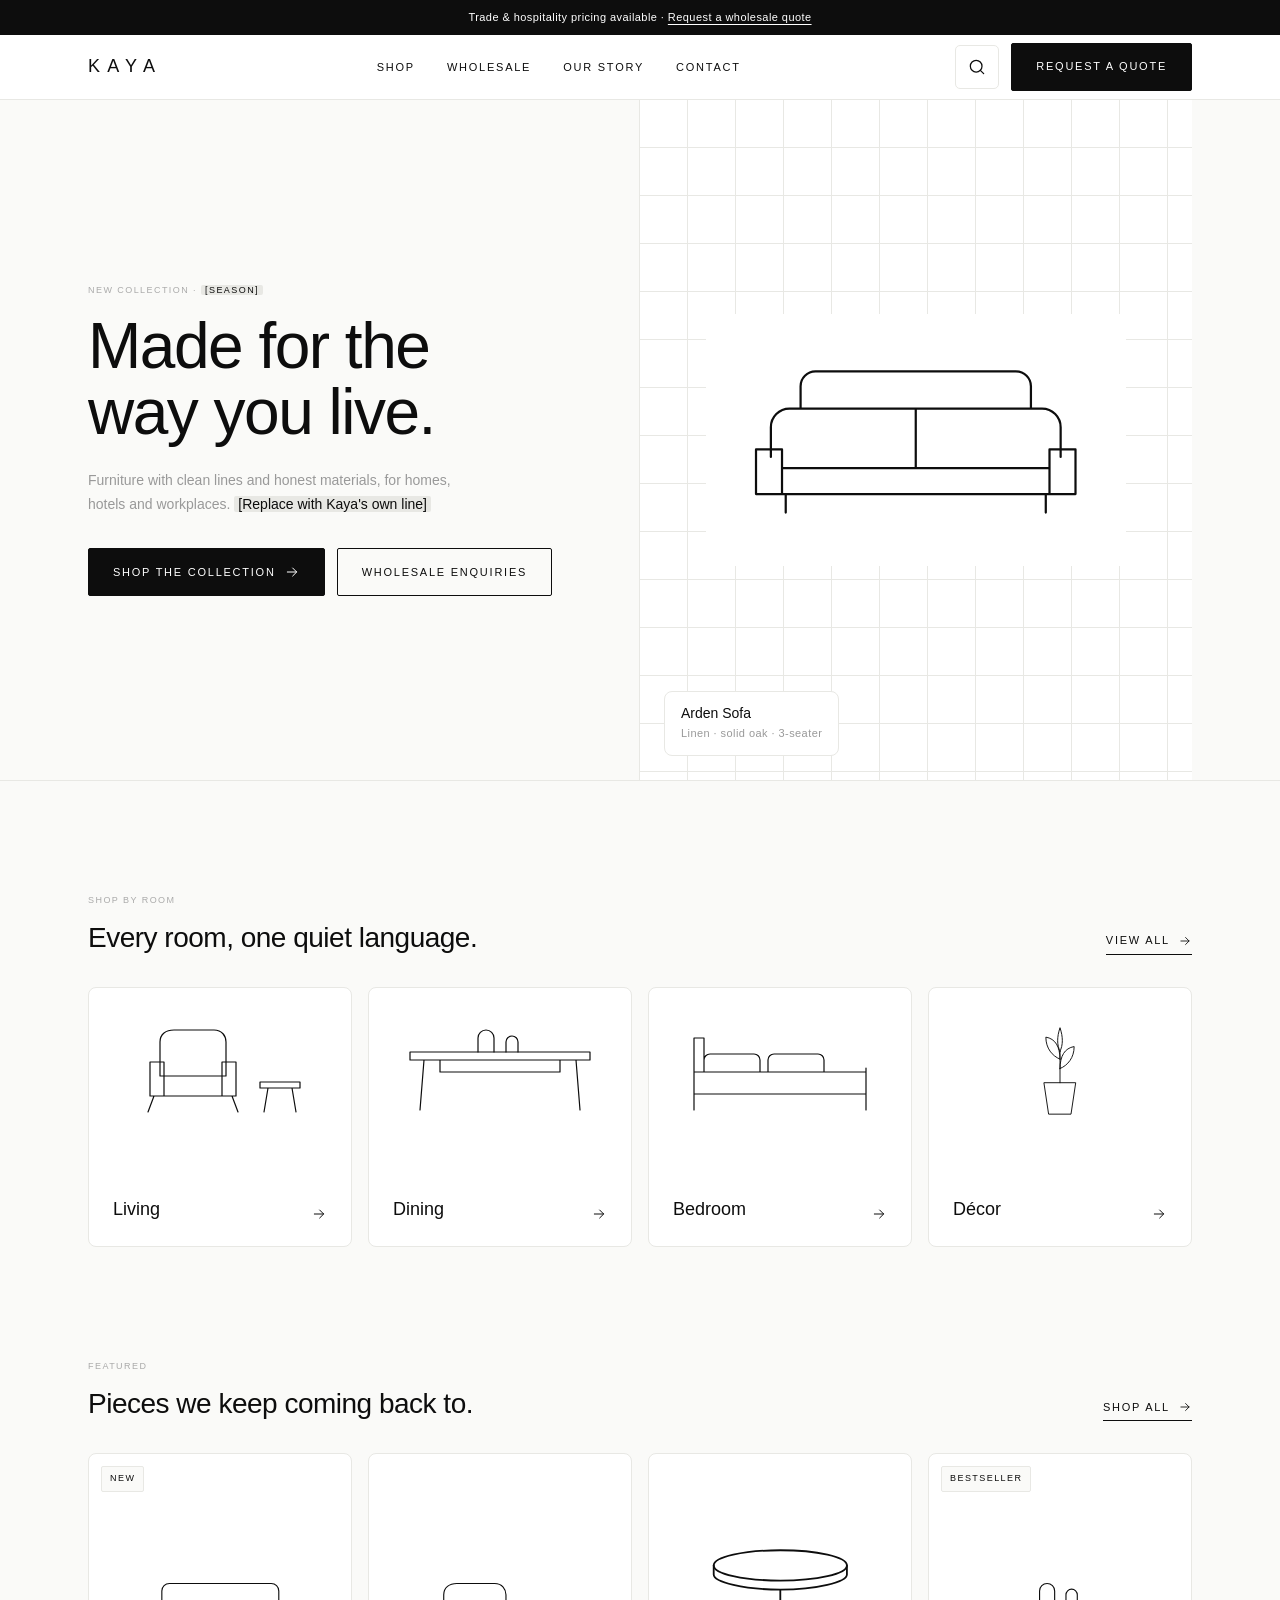
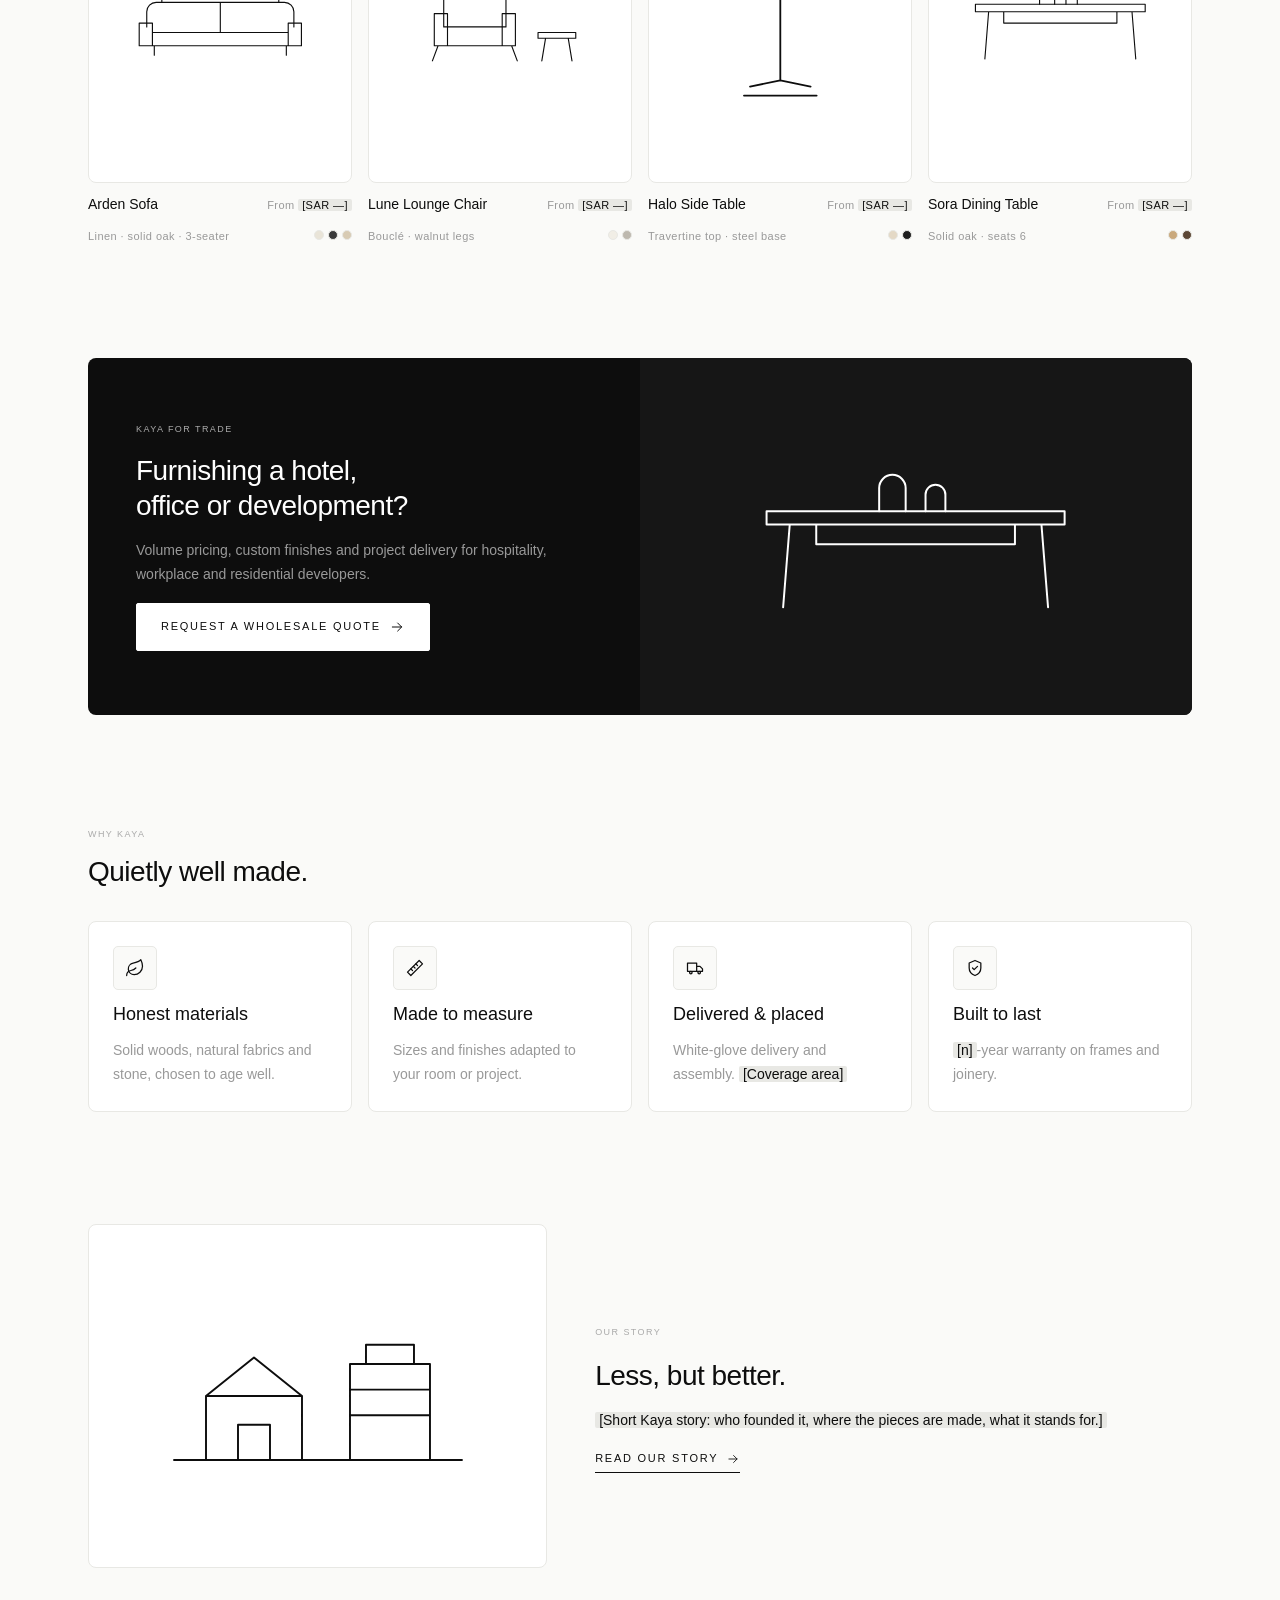
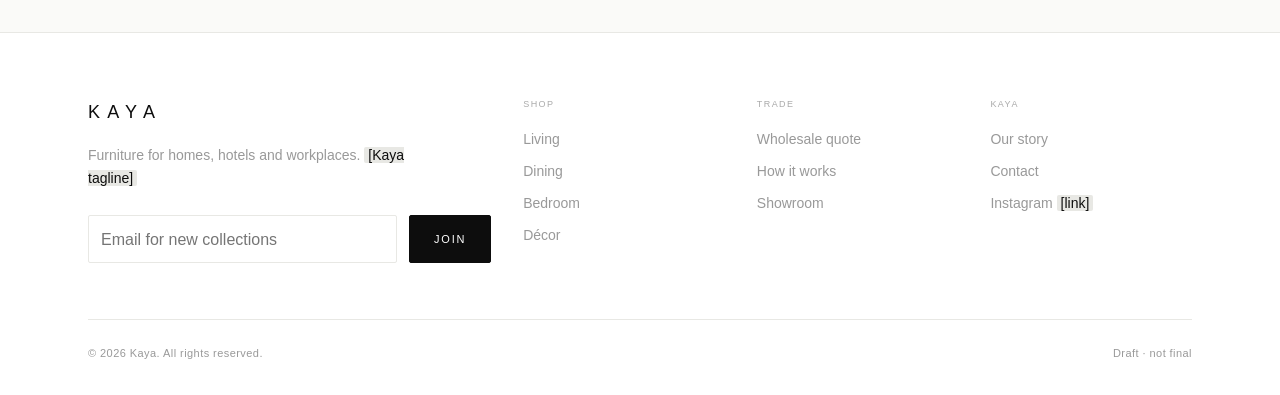
==== site/index.html @ 46399c83 "Add draft Kaya website: home, catalog, product, wholesale, about, contact Built on the Kaya tokens (" ====
<!DOCTYPE html>
<html lang="en">
<head>
<meta charset="UTF-8">
<meta name="viewport" content="width=device-width, initial-scale=1.0">
<title>Kaya — Furniture for homes, hotels & workplaces</title>
<meta name="description" content="Kaya furniture: living, dining, bedroom and décor, plus wholesale for trade.">
<link rel="stylesheet" href="assets/kaya.css">
</head>
<body>
<a class="skip" href="#main">Skip to content</a>
<svg width="0" height="0" style="position:absolute" aria-hidden="true">
  <symbol id="i-arrow" viewBox="0 0 24 24"><path d="M5 12h14M13 6l6 6-6 6"/></symbol>
  <symbol id="i-menu" viewBox="0 0 24 24"><path d="M3 7h18M3 12h18M3 17h18"/></symbol>
  <symbol id="i-close" viewBox="0 0 24 24"><path d="M6 6l12 12M18 6 6 18"/></symbol>
  <symbol id="i-plus" viewBox="0 0 24 24"><path d="M12 5v14M5 12h14"/></symbol>
  <symbol id="i-search" viewBox="0 0 24 24"><circle cx="11" cy="11" r="7"/><path d="m20 20-4-4"/></symbol>
  <symbol id="i-filter" viewBox="0 0 24 24"><path d="M4 6h16M7 12h10M10 18h4"/></symbol>
  <symbol id="i-truck" viewBox="0 0 24 24"><path d="M3 6h11v10H3zM14 10h4l3 3v3h-7"/><circle cx="7" cy="17.5" r="1.5"/><circle cx="17" cy="17.5" r="1.5"/></symbol>
  <symbol id="i-shield" viewBox="0 0 24 24"><path d="M12 3 5 6v6c0 4.5 3 7.5 7 9 4-1.5 7-4.5 7-9V6z"/><path d="m9 12 2 2 4-4"/></symbol>
  <symbol id="i-ruler" viewBox="0 0 24 24"><path d="M3 17 17 3l4 4L7 21z"/><path d="m7 13 2 2M10 10l2 2M13 7l2 2"/></symbol>
  <symbol id="i-box" viewBox="0 0 24 24"><path d="M3 7l9-4 9 4v10l-9 4-9-4z"/><path d="M3 7l9 4 9-4M12 11v10"/></symbol>
  <symbol id="i-tag" viewBox="0 0 24 24"><path d="M3 12V3h9l9 9-9 9z"/><circle cx="7.5" cy="7.5" r="1.5"/></symbol>
  <symbol id="i-user" viewBox="0 0 24 24"><circle cx="12" cy="8" r="4"/><path d="M4 21c0-4 4-6 8-6s8 2 8 6"/></symbol>
  <symbol id="i-leaf" viewBox="0 0 24 24"><path d="M11 20A7 7 0 0 1 9.8 6.1C15.5 5 17 4.5 19 2c1 2 2 4.2 2 8 0 5.5-4.8 10-10 10Z"/><path d="M2 21c0-3 1.9-5.4 5.1-6C9.5 14.5 12 13 13 12"/></symbol>
  <symbol id="i-hand" viewBox="0 0 24 24"><path d="M8 13V5a1.5 1.5 0 0 1 3 0v6M11 11V4a1.5 1.5 0 0 1 3 0v7M14 11V5.5a1.5 1.5 0 0 1 3 0V14c0 4-2.5 7-6.5 7S5 18.5 4 16l-1.5-3.5a1.5 1.5 0 0 1 2.6-1.4L8 14"/></symbol>
  <symbol id="i-pin" viewBox="0 0 24 24"><path d="M12 22s7-6.5 7-12a7 7 0 0 0-14 0c0 5.5 7 12 7 12z"/><circle cx="12" cy="10" r="2.5"/></symbol>
  <symbol id="i-phone" viewBox="0 0 24 24"><path d="M5 3h4l2 5-2.5 1.5a11 11 0 0 0 6 6L16 13l5 2v4a2 2 0 0 1-2 2A16 16 0 0 1 3 5a2 2 0 0 1 2-2z"/></symbol>
  <symbol id="i-mail" viewBox="0 0 24 24"><path d="M3 5h18v14H3z"/><path d="m3 6 9 7 9-7"/></symbol>
  <symbol id="i-clock" viewBox="0 0 24 24"><circle cx="12" cy="12" r="9"/><path d="M12 7v5l3 2"/></symbol>
  <symbol id="i-check" viewBox="0 0 24 24"><path d="M20 6 9 17l-5-5"/></symbol>
  <!-- Placeholder furniture line drawings (stand-ins for photography) -->
  <symbol id="sofa" viewBox="0 0 200 110"><path d="M22 64V48a10 10 0 0 1 10-10h136a10 10 0 0 1 10 10v16M38 38V26a8 8 0 0 1 8-8h108a8 8 0 0 1 8 8v12M14 60h14v24H14zM172 60h14v24h-14zM28 70h144v14H28zM100 38v32M30 84v10M170 84v10"/></symbol>
  <symbol id="chair" viewBox="0 0 120 130"><path d="M36 14h48v52H36zM28 66h64v10H28zM34 76l-6 44M86 76l6 44M40 98h40M36 40h48"/></symbol>
  <symbol id="table" viewBox="0 0 200 110"><path d="M10 40h180v8H10zM24 48l-4 50M176 48l4 50M40 48v12h120V48"/><path d="M78 40V26a8 8 0 0 1 16 0v14M106 40V30a6 6 0 0 1 12 0v10"/></symbol>
  <symbol id="lamp" viewBox="0 0 120 140"><path d="M38 20h44l14 38H24zM60 58v62M40 124h40M60 120v4"/></symbol>
  <symbol id="bed" viewBox="0 0 200 110"><path d="M14 90V26M186 90V56M14 60h172v22H14zM24 60V48a6 6 0 0 1 6-6h44a6 6 0 0 1 6 6v12M88 60V48a6 6 0 0 1 6-6h44a6 6 0 0 1 6 6v12M14 26h10v34M14 90v8M186 90v8"/></symbol>
  <symbol id="side" viewBox="0 0 120 130"><ellipse cx="60" cy="30" rx="44" ry="10"/><path d="M16 30v6c0 5 20 10 44 10s44-5 44-10v-6M60 46v60M36 116h48M40 110l20-4 20 4"/></symbol>
  <symbol id="lounge" viewBox="0 0 200 110"><path d="M40 30c0-8 6-12 14-12h40c8 0 12 6 12 12v34H40zM30 50h14v34H30zM102 50h14v34h-14zM44 64h58v20H44zM34 84l-6 16M112 84l6 16M140 70h40v6h-40zM148 76l-4 24M172 76l4 24"/></symbol>
  <symbol id="plant" viewBox="0 0 120 140"><path d="M40 90h40l-6 40H46zM60 90V50M60 60c-10-4-18-14-18-28 12 2 18 12 18 28zM60 72c10-4 18-14 18-28-12 2-18 12-18 28zM60 50c-4-8-4-18 0-30 4 12 4 22 0 30z"/></symbol>
  <symbol id="workshop" viewBox="0 0 200 120"><path d="M10 100h180M30 100V60h60v40M30 60l30-24 30 24M120 100V40h50v60M120 56h50M120 72h50M130 40V28h30v12M50 100V78h20v22"/></symbol>
</svg>
<div class="announce">Trade &amp; hospitality pricing available · <a href="wholesale.html">Request a wholesale quote</a></div>
<header class="nav">
  <div class="container nav-inner">
    <!-- LOGO SLOT: replace with <img src="assets/kaya-logo.svg" alt="Kaya" height="20"> -->
    <a href="index.html" class="logo" aria-label="Kaya — home">KAYA</a>
    <nav aria-label="Main"><ul class="nav-links"><li><a href="catalog.html">Shop</a></li><li><a href="wholesale.html">Wholesale</a></li><li><a href="about.html">Our story</a></li><li><a href="contact.html">Contact</a></li></ul></nav>
    <div class="nav-end">
      <a href="catalog.html" class="icon-btn" aria-label="Browse all pieces"><svg class="icon" aria-hidden="true"><use href="#i-search"/></svg></a>
      <a href="wholesale.html" class="btn btn-primary">Request a quote</a>
      <button class="icon-btn menu-btn" id="menuBtn" type="button" aria-expanded="false" aria-controls="mobileMenu" aria-label="Open menu"><svg class="icon" aria-hidden="true"><use href="#i-menu"/></svg></button>
    </div>
  </div>
  <nav class="mobile-menu" id="mobileMenu" aria-label="Mobile" hidden><a href="catalog.html">Shop</a><a href="wholesale.html">Wholesale</a><a href="about.html">Our story</a><a href="contact.html">Contact</a><a href="wholesale.html">Request a quote</a></nav>
</header>
<main id="main">

<section class="hero">
  <div class="container hero-grid">
    <div class="hero-copy">
      <span class="t-label">New collection · <span class="ph">[Season]</span></span>
      <h1 class="t-display balance">Made for the way you live.</h1>
      <p class="t-body">Furniture with clean lines and honest materials, for homes, hotels and workplaces. <span class="ph">[Replace with Kaya's own line]</span></p>
      <div class="hero-actions">
        <a href="catalog.html" class="btn btn-primary">Shop the collection <svg class="icon icon-sm" aria-hidden="true"><use href="#i-arrow"/></svg></a>
        <a href="wholesale.html" class="btn btn-ghost">Wholesale enquiries</a>
      </div>
    </div>
    <div class="hero-visual" aria-hidden="true">
      <svg class="art" viewBox="0 0 200 110"><use href="#sofa"/></svg>
      <div class="hero-tag card"><p class="t-h3">Arden Sofa</p><p class="t-small">Linen · solid oak · 3-seater</p></div>
    </div>
  </div>
</section>

<section class="section">
  <div class="container">
    <div class="section-head reveal">
      <div><span class="t-label">Shop by room</span><h2>Every room, one quiet language.</h2></div>
      <a href="catalog.html" class="link">View all <svg class="icon" aria-hidden="true"><use href="#i-arrow"/></svg></a>
    </div>
    <ul class="cats reveal">
      <li><a class="cat card" href="catalog.html?cat=living"><svg class="art" viewBox="0 0 200 110" aria-hidden="true"><use href="#lounge"/></svg><div class="cat-foot"><h3 class="t-h3">Living</h3><svg class="icon icon-sm ink" aria-hidden="true"><use href="#i-arrow"/></svg></div></a></li>
      <li><a class="cat card" href="catalog.html?cat=dining"><svg class="art" viewBox="0 0 200 110" aria-hidden="true"><use href="#table"/></svg><div class="cat-foot"><h3 class="t-h3">Dining</h3><svg class="icon icon-sm ink" aria-hidden="true"><use href="#i-arrow"/></svg></div></a></li>
      <li><a class="cat card" href="catalog.html?cat=bedroom"><svg class="art" viewBox="0 0 200 110" aria-hidden="true"><use href="#bed"/></svg><div class="cat-foot"><h3 class="t-h3">Bedroom</h3><svg class="icon icon-sm ink" aria-hidden="true"><use href="#i-arrow"/></svg></div></a></li>
      <li><a class="cat card" href="catalog.html?cat=decor"><svg class="art" viewBox="0 0 120 140" aria-hidden="true"><use href="#plant"/></svg><div class="cat-foot"><h3 class="t-h3">Décor</h3><svg class="icon icon-sm ink" aria-hidden="true"><use href="#i-arrow"/></svg></div></a></li>
    </ul>
  </div>
</section>

<section class="section" style="padding-top:0">
  <div class="container">
    <div class="section-head reveal">
      <div><span class="t-label">Featured</span><h2>Pieces we keep coming back to.</h2></div>
      <a href="catalog.html" class="link">Shop all <svg class="icon" aria-hidden="true"><use href="#i-arrow"/></svg></a>
    </div>
    <ul class="grid-products" id="featured"></ul>
  </div>
</section>

<section class="container reveal">
  <div class="split split-dark">
    <div class="split-copy">
      <span class="t-label">Kaya for trade</span>
      <h2 class="balance">Furnishing a hotel, office or development?</h2>
      <p class="t-body">Volume pricing, custom finishes and project delivery for hospitality, workplace and residential developers.</p>
      <div><a href="wholesale.html" class="btn btn-light">Request a wholesale quote <svg class="icon icon-sm" aria-hidden="true"><use href="#i-arrow"/></svg></a></div>
    </div>
    <div class="split-art" aria-hidden="true"><svg class="art" viewBox="0 0 200 110"><use href="#table"/></svg></div>
  </div>
</section>

<section class="section">
  <div class="container">
    <div class="section-head reveal"><div><span class="t-label">Why Kaya</span><h2>Quietly well made.</h2></div></div>
    <ul class="features reveal">
      <li class="feature card"><span class="icon-box"><svg class="icon" aria-hidden="true"><use href="#i-leaf"/></svg></span><h3 class="t-h3">Honest materials</h3><p class="t-body">Solid woods, natural fabrics and stone, chosen to age well.</p></li>
      <li class="feature card"><span class="icon-box"><svg class="icon" aria-hidden="true"><use href="#i-ruler"/></svg></span><h3 class="t-h3">Made to measure</h3><p class="t-body">Sizes and finishes adapted to your room or project.</p></li>
      <li class="feature card"><span class="icon-box"><svg class="icon" aria-hidden="true"><use href="#i-truck"/></svg></span><h3 class="t-h3">Delivered &amp; placed</h3><p class="t-body">White-glove delivery and assembly. <span class="ph">[Coverage area]</span></p></li>
      <li class="feature card"><span class="icon-box"><svg class="icon" aria-hidden="true"><use href="#i-shield"/></svg></span><h3 class="t-h3">Built to last</h3><p class="t-body"><span class="ph">[n]</span>-year warranty on frames and joinery.</p></li>
    </ul>
  </div>
</section>

<section class="container reveal">
  <div class="two-col" style="align-items:center">
    <div class="card" style="aspect-ratio:4/3;display:grid;place-items:center"><svg class="art" viewBox="0 0 200 120" style="width:70%" aria-hidden="true"><use href="#workshop"/></svg></div>
    <div class="stack">
      <span class="t-label">Our story</span>
      <h2 class="balance">Less, but better.</h2>
      <p class="t-body"><span class="ph">[Short Kaya story: who founded it, where the pieces are made, what it stands for.]</span></p>
      <a href="about.html" class="link">Read our story <svg class="icon" aria-hidden="true"><use href="#i-arrow"/></svg></a>
    </div>
  </div>
</section>

</main>
<footer>
  <div class="container">
    <div class="foot-grid">
      <div>
        <a href="index.html" class="logo">KAYA</a>
        <p class="t-body" style="margin-top:var(--s4);max-width:320px">Furniture for homes, hotels and workplaces. <span class="ph">[Kaya tagline]</span></p>
        <form class="newsletter" id="newsletter" novalidate>
          <label for="nl-email" class="t-label" style="position:absolute;left:-9999px">Email</label>
          <input id="nl-email" type="email" autocomplete="email" placeholder="Email for new collections">
          <button class="btn btn-primary" type="submit">Join</button>
        </form>
        <p class="t-small" id="nlStatus" role="status" aria-live="polite" style="margin-top:var(--s2)"></p>
      </div>
      <div><span class="t-label">Shop</span><ul class="t-body"><li><a href="catalog.html?cat=living">Living</a></li><li><a href="catalog.html?cat=dining">Dining</a></li><li><a href="catalog.html?cat=bedroom">Bedroom</a></li><li><a href="catalog.html?cat=decor">Décor</a></li></ul></div>
      <div><span class="t-label">Trade</span><ul class="t-body"><li><a href="wholesale.html">Wholesale quote</a></li><li><a href="wholesale.html#how">How it works</a></li><li><a href="contact.html">Showroom</a></li></ul></div>
      <div><span class="t-label">Kaya</span><ul class="t-body"><li><a href="about.html">Our story</a></li><li><a href="contact.html">Contact</a></li><li><a href="#">Instagram <span class="ph">[link]</span></a></li></ul></div>
    </div>
    <div class="foot-bottom t-small"><span>© <span class="js-year"></span> Kaya. All rights reserved.</span><span>Draft · not final</span></div>
  </div>
</footer>
<script src="assets/kaya.js"></script>
</body>
</html>
---- site/assets/kaya.css ----
/* Kaya design system — draft */
:root{
  /* Colour */
  --color-ink:#0D0D0D;        /* primary, headings, CTA buttons, nav */
  --color-off-white:#FAFAF8;  /* page background */
  --color-white:#FFFFFF;      /* cards, nav bar, inputs */
  --color-stone:#E8E8E4;      /* borders, dividers, grid lines */
  --color-ash:#999999;        /* body copy, metadata, secondary text */
  --color-label:#AAAAAA;      /* labels */
  --color-error:#B3261E;

  /* Type */
  --font:"Helvetica Neue",Helvetica,Arial,sans-serif;

  /* Spacing: 4 / 8 / 12 / 16 / 24 / 32 / 48 / 64 */
  --s1:4px;--s2:8px;--s3:12px;--s4:16px;--s5:24px;--s6:32px;--s7:48px;--s8:64px;

  /* Radius */
  --r-card:8px;--r-btn:2px;--r-icon:5px;--r-input:2px;

  --max:1200px;
  --gutter:var(--s4);
}
@media (min-width:768px){:root{--gutter:var(--s6)}}
@media (min-width:1200px){:root{--gutter:var(--s7)}}

*,*::before,*::after{box-sizing:border-box}
*{margin:0;padding:0}
html{-webkit-text-size-adjust:100%}
body{background:var(--color-off-white);color:var(--color-ash);font-family:var(--font);font-size:14px;font-weight:400;line-height:1.7;-webkit-font-smoothing:antialiased}
a{color:inherit;text-decoration:none}
button,input,select,textarea{font:inherit;color:inherit}
ul,ol{list-style:none}
img,svg{display:block}
:focus-visible{outline:2px solid var(--color-ink);outline-offset:3px}
.skip{position:absolute;left:-9999px;top:var(--s2);z-index:100;background:var(--color-ink);color:var(--color-white);padding:var(--s2) var(--s3)}
.skip:focus{left:var(--s2)}
.container{max-width:var(--max);margin:0 auto;padding:0 var(--gutter)}

/* ---------- Type scale ---------- */
.t-display{font-size:clamp(40px,9vw,64px);font-weight:200;letter-spacing:-1.5px;line-height:1.02;color:var(--color-ink)}
h1,.t-h1{font-size:clamp(36px,7vw,48px);font-weight:200;letter-spacing:-1px;line-height:1.1;color:var(--color-ink)}
h2,.t-h2{font-size:28px;font-weight:200;letter-spacing:-.5px;line-height:1.25;color:var(--color-ink)}
h3,.t-h3{font-size:18px;font-weight:400;letter-spacing:0;line-height:1.4;color:var(--color-ink)}
.t-body{font-size:14px;line-height:1.7;color:var(--color-ash)}
.t-small{font-size:11px;letter-spacing:.04em;color:var(--color-ash)}
.t-label{font-size:9px;font-weight:500;letter-spacing:.16em;text-transform:uppercase;color:var(--color-label)}
.ink{color:var(--color-ink)}
.ph{background:var(--color-stone);color:var(--color-ink);padding:0 var(--s1);border-radius:2px}
.stack>*+*{margin-top:var(--s4)}
.balance{text-wrap:balance}

/* ---------- Art (placeholder line drawings) ---------- */
.art{fill:none;stroke:var(--color-ink);stroke-width:1.2;stroke-linecap:round;stroke-linejoin:round}
.icon{width:20px;height:20px;fill:none;stroke:currentColor;stroke-width:1.5;stroke-linecap:round;stroke-linejoin:round;flex-shrink:0}
.icon-sm{width:16px;height:16px}

/* ---------- Buttons ---------- */
.btn{display:inline-flex;align-items:center;justify-content:center;gap:var(--s2);min-height:48px;padding:0 var(--s5);border:1px solid var(--color-ink);border-radius:var(--r-btn);font-size:11px;font-weight:500;letter-spacing:.16em;text-transform:uppercase;cursor:pointer;transition:background .2s,color .2s,border-color .2s;white-space:nowrap}
.btn-primary{background:var(--color-ink);color:var(--color-white)}
.btn-primary:hover{background:#2B2B2B;border-color:#2B2B2B}
.btn-ghost{background:transparent;color:var(--color-ink)}
.btn-ghost:hover{background:var(--color-ink);color:var(--color-white)}
.btn-light{background:var(--color-white);color:var(--color-ink);border-color:var(--color-white)}
.btn-light:hover{background:var(--color-stone);border-color:var(--color-stone)}
.btn-block{width:100%}
.link{display:inline-flex;align-items:center;gap:var(--s2);font-size:11px;font-weight:500;letter-spacing:.16em;text-transform:uppercase;color:var(--color-ink);border-bottom:1px solid var(--color-ink);padding-bottom:var(--s1)}
.link .icon{width:14px;height:14px;transition:transform .2s}
.link:hover .icon{transform:translateX(var(--s1))}

/* ---------- Announcement + Nav ---------- */
.announce{background:var(--color-ink);color:var(--color-white);text-align:center;padding:var(--s2) var(--gutter);font-size:11px;letter-spacing:.04em}
.announce a{text-decoration:underline;text-underline-offset:3px}
.nav{position:sticky;top:0;z-index:50;background:var(--color-white);border-bottom:1px solid var(--color-stone)}
.nav-inner{display:flex;align-items:center;justify-content:space-between;gap:var(--s5);height:64px}
.logo{font-size:18px;font-weight:500;letter-spacing:.4em;color:var(--color-ink)}
.nav-links{display:flex;gap:var(--s6)}
.nav-links a{font-size:11px;font-weight:500;letter-spacing:.16em;text-transform:uppercase;color:var(--color-ink);padding:var(--s2) 0;border-bottom:1px solid transparent;transition:border-color .2s}
.nav-links a:hover,.nav-links a[aria-current=page]{border-color:var(--color-ink)}
.nav-end{display:flex;align-items:center;gap:var(--s3)}
.icon-btn{width:44px;height:44px;display:inline-grid;place-items:center;border:1px solid var(--color-stone);border-radius:var(--r-icon);background:var(--color-white);color:var(--color-ink);cursor:pointer;transition:border-color .2s}
.icon-btn:hover{border-color:var(--color-ink)}
.menu-btn{display:none}
.mobile-menu{background:var(--color-white);border-top:1px solid var(--color-stone)}
.mobile-menu a{display:block;padding:var(--s4) var(--gutter);border-bottom:1px solid var(--color-stone);color:var(--color-ink);font-size:18px;font-weight:200}
@media (max-width:900px){.nav-links,.nav-end .btn{display:none}.menu-btn{display:inline-grid}}

/* ---------- Page header / breadcrumb ---------- */
.crumbs{display:flex;flex-wrap:wrap;gap:var(--s2);padding:var(--s5) 0 0;font-size:11px;letter-spacing:.04em}
.crumbs a:hover{color:var(--color-ink)}
.crumbs li+li::before{content:'/';margin-right:var(--s2);color:var(--color-stone)}
.page-head{padding:var(--s7) 0 var(--s6);border-bottom:1px solid var(--color-stone)}
.page-head p.t-body{max-width:560px;margin-top:var(--s4)}

/* ---------- Sections ---------- */
.section{padding:var(--s8) 0}
@media (min-width:768px){.section{padding:calc(var(--s8) + var(--s7)) 0}}
.section-head{display:flex;justify-content:space-between;align-items:end;gap:var(--s5);flex-wrap:wrap;margin-bottom:var(--s6)}
.section-head .t-label{display:block;margin-bottom:var(--s3)}
.divider{border:0;border-top:1px solid var(--color-stone)}

/* ---------- Cards ---------- */
.card{background:var(--color-white);border:1px solid var(--color-stone);border-radius:var(--r-card)}
.icon-box{width:44px;height:44px;display:grid;place-items:center;border:1px solid var(--color-stone);border-radius:var(--r-icon);color:var(--color-ink);background:var(--color-off-white)}

/* ---------- Hero ---------- */
.hero{border-bottom:1px solid var(--color-stone)}
.hero-grid{display:grid;grid-template-columns:1fr 1fr;min-height:min(80vh,680px)}
.hero-copy{display:flex;flex-direction:column;justify-content:center;padding:var(--s8) var(--s7) var(--s8) 0;border-right:1px solid var(--color-stone)}
.hero-copy .t-display{margin:var(--s4) 0 var(--s5)}
.hero-copy .t-body{max-width:400px}
.hero-actions{display:flex;flex-wrap:wrap;gap:var(--s3);margin-top:var(--s6)}
.hero-visual{position:relative;display:grid;place-items:center;background-color:var(--color-white);background-image:linear-gradient(var(--color-stone) 1px,transparent 1px),linear-gradient(90deg,var(--color-stone) 1px,transparent 1px);background-size:48px 48px;background-position:-1px -1px;overflow:hidden}
.hero-visual svg.art{width:76%;max-width:460px;padding:var(--s5);background:var(--color-white)}
.hero-tag{position:absolute;left:var(--s5);bottom:var(--s5);padding:var(--s3) var(--s4)}
.hero-tag .t-h3{font-size:14px}
@media (max-width:900px){
  .hero-grid{grid-template-columns:1fr}
  .hero-copy{padding:var(--s7) 0;border-right:0}
  .hero-visual{min-height:320px;margin:0 calc(var(--gutter)*-1)}
}

/* ---------- Category tiles ---------- */
.cats{display:grid;grid-template-columns:repeat(4,1fr);gap:var(--s4)}
.cat{display:flex;flex-direction:column;gap:var(--s5);padding:var(--s5);min-height:260px;transition:border-color .2s}
.cat:hover{border-color:var(--color-ink)}
.cat svg.art{width:100%;height:110px}
.cat-foot{margin-top:auto;display:flex;justify-content:space-between;align-items:end}
@media (max-width:900px){.cats{grid-template-columns:1fr 1fr}}
@media (max-width:480px){.cats{grid-template-columns:1fr}.cat{min-height:200px}}

/* ---------- Product cards ---------- */
.grid-products{display:grid;grid-template-columns:repeat(4,1fr);gap:var(--s5) var(--s4)}
.grid-products.cols-3{grid-template-columns:repeat(3,1fr)}
@media (max-width:1024px){.grid-products,.grid-products.cols-3{grid-template-columns:repeat(2,1fr)}}
@media (max-width:480px){.grid-products,.grid-products.cols-3{grid-template-columns:1fr}.pcard-img{aspect-ratio:4/3}}
.pcard{display:flex;flex-direction:column;gap:var(--s3)}
.pcard-img{position:relative;aspect-ratio:4/5;display:grid;place-items:center;overflow:hidden;transition:border-color .2s}
.pcard:hover .pcard-img{border-color:var(--color-ink)}
.pcard-img svg.art{width:72%;height:60%;transition:transform .4s ease}
.pcard:hover .pcard-img svg.art{transform:scale(1.04)}
.pcard .badge{position:absolute;top:var(--s3);left:var(--s3)}
.badge{display:inline-block;padding:var(--s1) var(--s2);background:var(--color-off-white);border:1px solid var(--color-stone);border-radius:var(--r-btn);font-size:9px;font-weight:500;letter-spacing:.16em;text-transform:uppercase;color:var(--color-ink)}
.pcard-meta{display:flex;justify-content:space-between;gap:var(--s3);align-items:baseline}
.pcard-meta .t-h3{font-size:14px}
.swatches{display:flex;gap:var(--s1)}
.swatches i{width:10px;height:10px;border-radius:50%;border:1px solid var(--color-stone)}

/* ---------- Split feature ---------- */
.split{display:grid;grid-template-columns:1fr 1fr;border-radius:var(--r-card);overflow:hidden}
.split-dark{background:var(--color-ink);color:var(--color-ash)}
.split-dark h2,.split-dark .t-display{color:var(--color-white)}
.split-copy{padding:var(--s8) var(--s7);display:flex;flex-direction:column;justify-content:center;gap:var(--s4)}
.split-art{display:grid;place-items:center;background:#161616;min-height:320px}
.split-art svg.art{stroke:var(--color-white);width:60%}
@media (max-width:900px){.split{grid-template-columns:1fr}.split-copy{padding:var(--s7) var(--s5)}}

/* ---------- Feature list (values / benefits) ---------- */
.features{display:grid;grid-template-columns:repeat(4,1fr);gap:var(--s4)}
.features.cols-3{grid-template-columns:repeat(3,1fr)}
.feature{padding:var(--s5);display:flex;flex-direction:column;gap:var(--s3)}
@media (max-width:900px){.features,.features.cols-3{grid-template-columns:1fr 1fr}}
@media (max-width:480px){.features,.features.cols-3{grid-template-columns:1fr}}

/* ---------- Stats ---------- */
.stats{display:grid;grid-template-columns:repeat(4,1fr);border-top:1px solid var(--color-stone)}
.stat{padding:var(--s5) var(--s5) 0 0}
.stat+.stat{padding-left:var(--s5);border-left:1px solid var(--color-stone)}
.stat .t-display{font-size:48px}
@media (max-width:768px){.stats{grid-template-columns:1fr 1fr}.stat:nth-child(3){padding-left:0;border-left:0}.stat{padding-bottom:var(--s5)}}

/* ---------- Steps ---------- */
.steps{display:grid;grid-template-columns:repeat(4,1fr);border-top:1px solid var(--color-ink)}
.steps.cols-3{grid-template-columns:repeat(3,1fr)}
.step{padding:var(--s5) var(--s5) 0 0}
.step+.step{padding-left:var(--s5);border-left:1px solid var(--color-stone)}
.step .t-h3{margin:var(--s3) 0 var(--s2)}
@media (max-width:768px){.steps,.steps.cols-3{grid-template-columns:1fr}.step,.step+.step{padding:var(--s5) 0;border-left:0;border-bottom:1px solid var(--color-stone)}}

/* ---------- Catalog ---------- */
.catalog{display:grid;grid-template-columns:220px 1fr;gap:var(--s7);padding:var(--s6) 0 var(--s8)}
.toolbar{display:flex;justify-content:space-between;align-items:center;gap:var(--s4);margin-bottom:var(--s5);flex-wrap:wrap}
.filters fieldset{border:0;padding:var(--s5) 0;border-bottom:1px solid var(--color-stone)}
.filters fieldset:first-child{padding-top:0}
.filters legend{margin-bottom:var(--s3)}
.check{display:flex;align-items:center;gap:var(--s3);min-height:32px;cursor:pointer;color:var(--color-ink)}
.check input{width:16px;height:16px;accent-color:var(--color-ink);cursor:pointer}
.check .count{margin-left:auto}
.filters-toggle{display:none}
.empty{grid-column:1/-1;padding:var(--s8) var(--s5);text-align:center}
@media (max-width:900px){
  .catalog{grid-template-columns:1fr;gap:0}
  .filters-toggle{display:inline-flex}
  .filters{display:none;padding-bottom:var(--s5)}
  .filters.open{display:block}
}

/* ---------- Product detail ---------- */
.pdp{display:grid;grid-template-columns:1.2fr 1fr;gap:var(--s7);padding:var(--s6) 0 var(--s8)}
.gallery-main{aspect-ratio:1;display:grid;place-items:center}
.gallery-main svg.art{width:74%;height:64%}
.thumbs{display:grid;grid-template-columns:repeat(4,1fr);gap:var(--s3);margin-top:var(--s3)}
.thumb{aspect-ratio:1;display:grid;place-items:center;cursor:pointer;background:var(--color-white);border:1px solid var(--color-stone);border-radius:var(--r-card)}
.thumb[aria-pressed=true]{border-color:var(--color-ink)}
.thumb svg.art{width:64%;height:56%}
.pdp-info{position:sticky;top:96px;align-self:start;display:flex;flex-direction:column;gap:var(--s5)}
.price{font-size:18px;color:var(--color-ink)}
.opt-group{border:0}
.opt-group legend{margin-bottom:var(--s3)}
.finishes{display:flex;gap:var(--s2);flex-wrap:wrap}
.finish input{position:absolute;opacity:0;pointer-events:none}
.finish span{display:inline-flex;align-items:center;gap:var(--s2);min-height:40px;padding:0 var(--s3);border:1px solid var(--color-stone);border-radius:var(--r-btn);background:var(--color-white);color:var(--color-ink);font-size:11px;letter-spacing:.04em;cursor:pointer;transition:border-color .2s}
.finish span i{width:14px;height:14px;border-radius:50%;border:1px solid var(--color-stone)}
.finish input:checked+span{border-color:var(--color-ink)}
.finish input:focus-visible+span{outline:2px solid var(--color-ink);outline-offset:2px}
.qty{display:inline-flex;align-items:center;border:1px solid var(--color-stone);border-radius:var(--r-input);background:var(--color-white)}
.qty button{width:44px;height:44px;border:0;background:none;cursor:pointer;color:var(--color-ink);font-size:16px}
.qty input{width:56px;height:44px;border:0;text-align:center;color:var(--color-ink);-moz-appearance:textfield;appearance:textfield}
.qty input::-webkit-inner-spin-button,.qty input::-webkit-outer-spin-button{-webkit-appearance:none}
.buy-row{display:flex;gap:var(--s3);flex-wrap:wrap}
.buy-row .btn-primary{flex:1}
.assure{display:grid;gap:var(--s3);padding-top:var(--s5);border-top:1px solid var(--color-stone)}
.assure li{display:flex;gap:var(--s3);align-items:center;color:var(--color-ink);font-size:11px;letter-spacing:.04em}
@media (max-width:900px){.pdp{grid-template-columns:1fr;gap:var(--s6)}.pdp-info{position:static}}

/* Accordion (details/summary) */
.acc{border-top:1px solid var(--color-stone)}
.acc details{border-bottom:1px solid var(--color-stone)}
.acc summary{display:flex;justify-content:space-between;align-items:center;min-height:56px;cursor:pointer;list-style:none;color:var(--color-ink);font-size:14px}
.acc summary::-webkit-details-marker{display:none}
.acc summary .icon{transition:transform .2s}
.acc details[open] summary .icon{transform:rotate(45deg)}
.acc .acc-body{padding-bottom:var(--s5)}
.spec{width:100%;border-collapse:collapse;font-size:14px}
.spec th,.spec td{text-align:left;padding:var(--s2) 0;border-bottom:1px solid var(--color-stone);font-weight:400}
.spec th{color:var(--color-ash);width:45%}
.spec td{color:var(--color-ink);font-variant-numeric:tabular-nums}

/* ---------- Forms ---------- */
.form{display:grid;gap:var(--s5);padding:var(--s6)}
@media (max-width:480px){.form{padding:var(--s5)}}
.form fieldset{border:0;display:grid;gap:var(--s4)}
.form fieldset+fieldset{padding-top:var(--s5);border-top:1px solid var(--color-stone)}
.form legend{margin-bottom:var(--s4)}
.field{display:grid;gap:var(--s2)}
.field label{font-size:11px;letter-spacing:.04em;color:var(--color-ink)}
.field label .req{color:var(--color-ash)}
.field input,.field select,.field textarea{width:100%;min-height:44px;padding:var(--s3);background:var(--color-white);border:1px solid var(--color-stone);border-radius:var(--r-input);font-size:16px;color:var(--color-ink);transition:border-color .2s}
@media (min-width:768px){.field input,.field select,.field textarea{font-size:14px}}
.field textarea{min-height:120px;resize:vertical;line-height:1.6}
.field input:focus,.field select:focus,.field textarea:focus{outline:none;border-color:var(--color-ink)}
.field input[type=file]{padding:var(--s2);min-height:auto}
.field .hint{font-size:11px;letter-spacing:.04em;color:var(--color-ash)}
.field .err{display:none;font-size:11px;letter-spacing:.04em;color:var(--color-error)}
.field.invalid input,.field.invalid select,.field.invalid textarea{border-color:var(--color-error)}
.field.invalid .err{display:block}
.row-2{display:grid;grid-template-columns:1fr 1fr;gap:var(--s4)}
@media (max-width:560px){.row-2{grid-template-columns:1fr}}
.line-items{display:grid;gap:var(--s3)}
.line{display:grid;grid-template-columns:1fr 110px 44px;gap:var(--s3);align-items:end}
.line .remove{align-self:end}
@media (max-width:560px){.line{grid-template-columns:1fr 44px}.line .field:first-child{grid-column:1/-1}}
.error-summary{display:none;padding:var(--s4);border:1px solid var(--color-error);border-radius:var(--r-card);background:#FDF5F4;color:var(--color-error);font-size:14px}
.error-summary.show{display:block}
.error-summary a{text-decoration:underline}
.error-summary ul{margin-top:var(--s2);padding-left:var(--s4);list-style:disc}
.form-status{min-height:1.7em;color:var(--color-ink)}
.success{display:none;padding:var(--s7) var(--s6);text-align:center}
.success.show{display:block}
.success .icon-box{margin:0 auto var(--s4)}

/* ---------- Contact ---------- */
.two-col{display:grid;grid-template-columns:1fr 1.3fr;gap:var(--s7);align-items:start}
@media (max-width:900px){.two-col{grid-template-columns:1fr}}
.info-list{display:grid;gap:var(--s5)}
.info-list div{display:flex;gap:var(--s4)}
.info-list dd{color:var(--color-ink)}
.map{aspect-ratio:16/10;display:grid;place-items:center;background-color:var(--color-white);background-image:linear-gradient(var(--color-stone) 1px,transparent 1px),linear-gradient(90deg,var(--color-stone) 1px,transparent 1px);background-size:32px 32px}
.pin{display:flex;flex-direction:column;align-items:center;gap:var(--s2);color:var(--color-ink)}

/* ---------- Newsletter ---------- */
.newsletter{display:flex;gap:var(--s3);max-width:440px;margin-top:var(--s5)}
.newsletter input{flex:1;min-height:48px;padding:0 var(--s3);border:1px solid var(--color-stone);border-radius:var(--r-input);background:var(--color-white);font-size:16px}
.newsletter input:focus{outline:none;border-color:var(--color-ink)}

/* ---------- Footer ---------- */
footer{background:var(--color-white);border-top:1px solid var(--color-stone);padding:var(--s8) 0 var(--s6);margin-top:var(--s8)}
.foot-grid{display:grid;grid-template-columns:2fr 1fr 1fr 1fr;gap:var(--s6)}
.foot-grid .t-label{display:block;margin-bottom:var(--s4)}
.foot-grid li+li{margin-top:var(--s2)}
.foot-grid a:hover{color:var(--color-ink)}
.foot-bottom{display:flex;justify-content:space-between;flex-wrap:wrap;gap:var(--s3);margin-top:var(--s7);padding-top:var(--s5);border-top:1px solid var(--color-stone)}
@media (max-width:768px){.foot-grid{grid-template-columns:1fr 1fr}.foot-grid>div:first-child{grid-column:1/-1}}

/* ---------- Motion ---------- */
.reveal{opacity:0;transform:translateY(12px);transition:opacity .6s ease,transform .6s ease}
.reveal.in{opacity:1;transform:none}
@media (prefers-reduced-motion:reduce){*{transition:none!important;animation:none!important}.reveal{opacity:1;transform:none}}
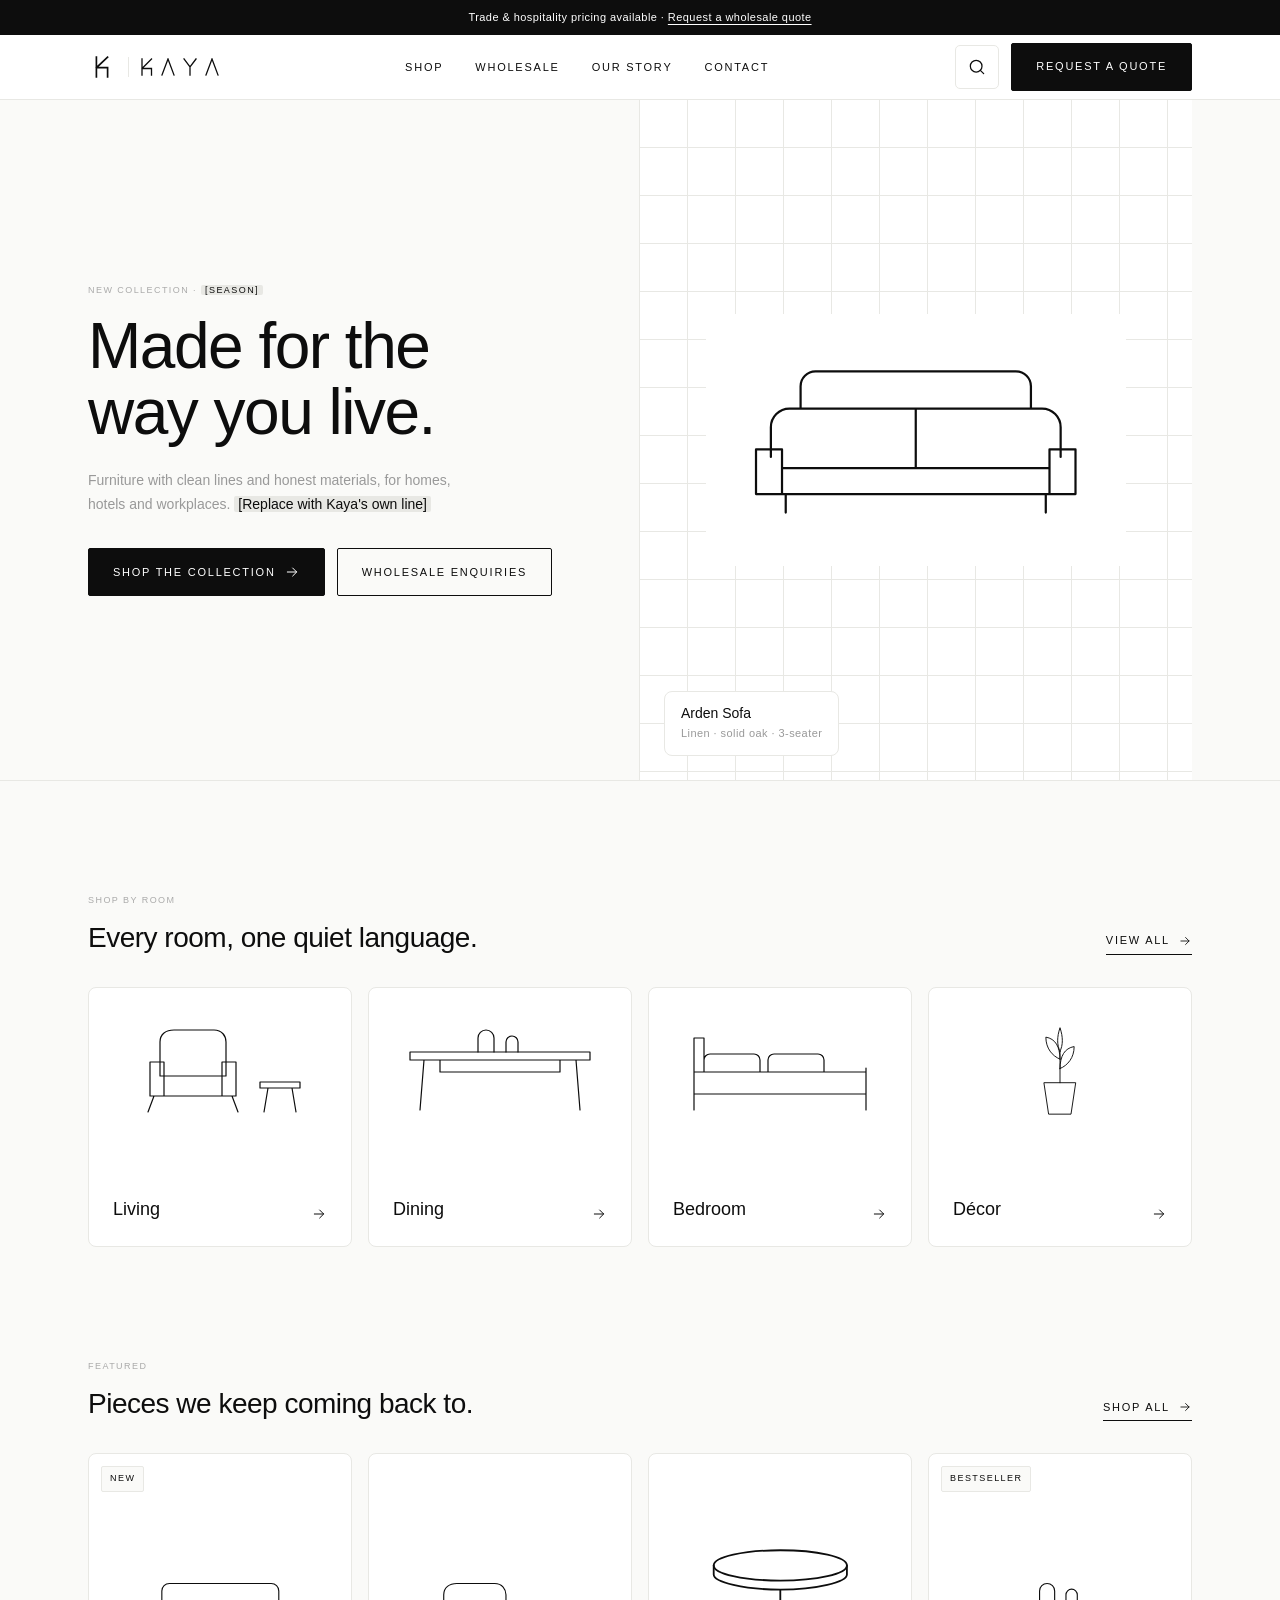
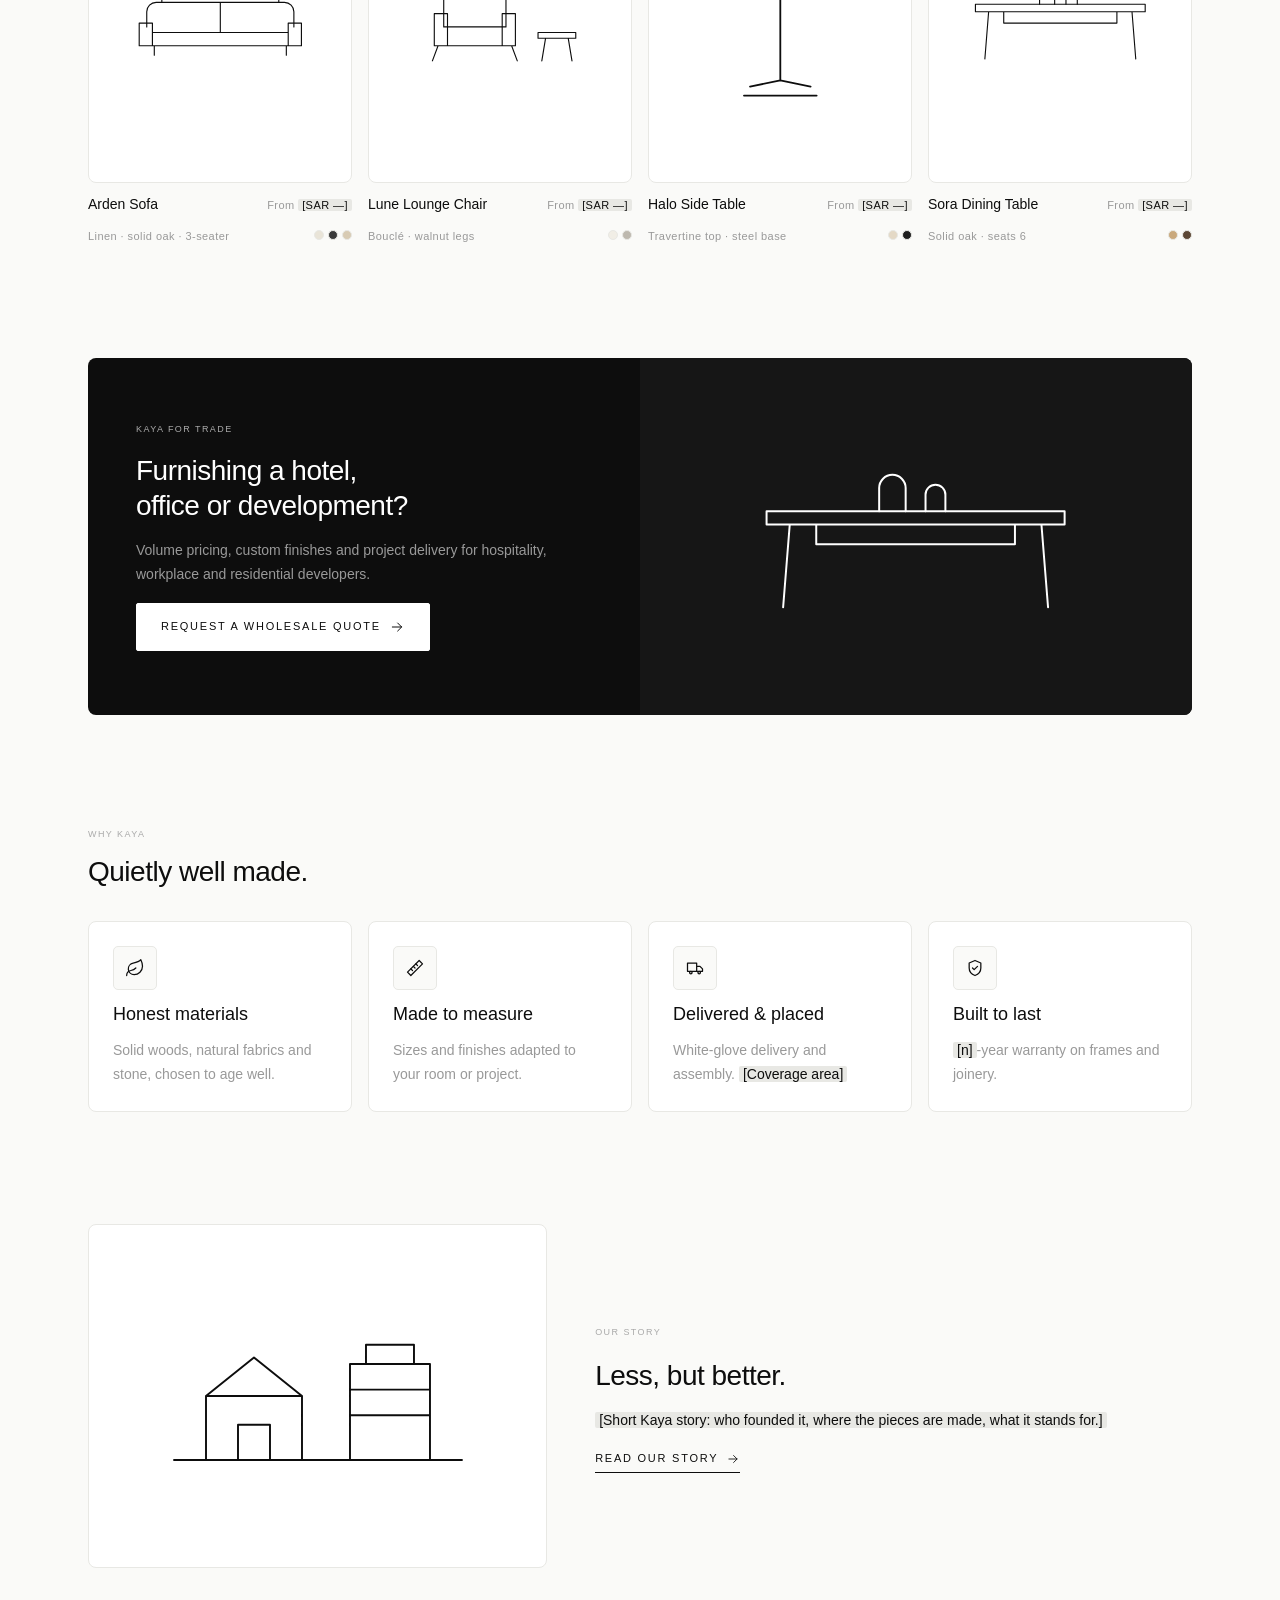
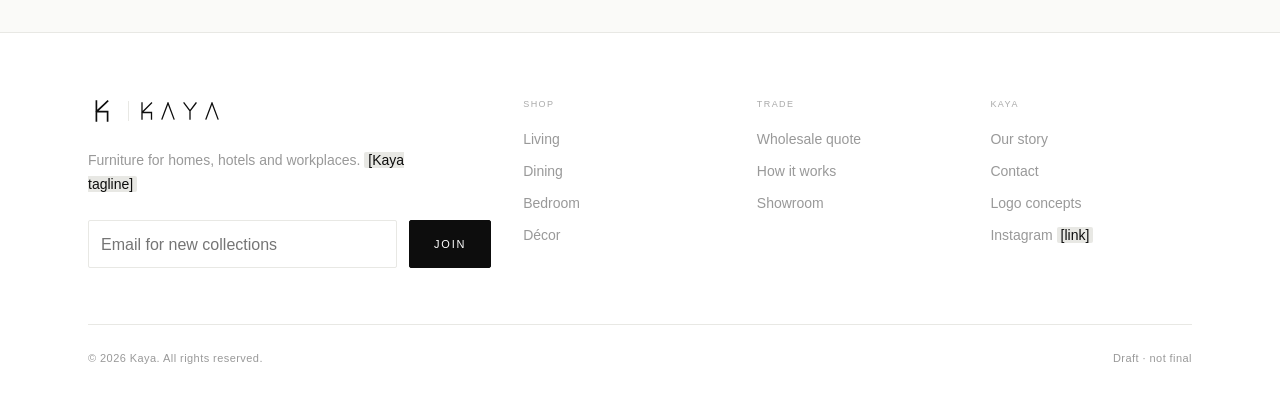
==== commit 35f8cc91: "Add original Kaya logo concepts and apply lockup across the demo Chair-K mark, crossbar-less wordmar" ====
--- a/site/index.html
+++ b/site/index.html
@@ -5,6 +5,7 @@
 <meta name="viewport" content="width=device-width, initial-scale=1.0">
 <title>Kaya — Furniture for homes, hotels & workplaces</title>
 <meta name="description" content="Kaya furniture: living, dining, bedroom and décor, plus wholesale for trade.">
+<link rel="icon" href="data:image/svg+xml,<svg%20xmlns='http://www.w3.org/2000/svg'%20viewBox='0%200%2040%2040'><rect%20width='40'%20height='40'%20rx='6'%20fill='%230D0D0D'/><g%20fill='none'%20stroke='%23FFFFFF'%20stroke-width='2.8'%20stroke-linecap='square'><path%20d='M12%206V34M12%2021%2028%206M12%2021H28V34'/></g></svg>">
 <link rel="stylesheet" href="assets/kaya.css">
 </head>
 <body>
@@ -39,12 +40,15 @@
   <symbol id="lounge" viewBox="0 0 200 110"><path d="M40 30c0-8 6-12 14-12h40c8 0 12 6 12 12v34H40zM30 50h14v34H30zM102 50h14v34h-14zM44 64h58v20H44zM34 84l-6 16M112 84l6 16M140 70h40v6h-40zM148 76l-4 24M172 76l4 24"/></symbol>
   <symbol id="plant" viewBox="0 0 120 140"><path d="M40 90h40l-6 40H46zM60 90V50M60 60c-10-4-18-14-18-28 12 2 18 12 18 28zM60 72c10-4 18-14 18-28-12 2-18 12-18 28zM60 50c-4-8-4-18 0-30 4 12 4 22 0 30z"/></symbol>
   <symbol id="workshop" viewBox="0 0 200 120"><path d="M10 100h180M30 100V60h60v40M30 60l30-24 30 24M120 100V40h50v60M120 56h50M120 72h50M130 40V28h30v12M50 100V78h20v22"/></symbol>
+
+  <symbol id="kaya-mark" viewBox="0 0 40 40"><g fill="none" stroke="currentColor" stroke-width="2.4" stroke-linecap="square" stroke-linejoin="miter"><path d="M12 6V34M12 21 28 6M12 21H28V34"/></g></symbol>
+  <symbol id="kaya-word" viewBox="0 0 78 18"><g fill="none" stroke="currentColor" stroke-width="1.3" stroke-linecap="square" stroke-linejoin="miter"><path d="M1 1V17M1 10.5 10.5 1M1 10.5H10.5V17"/><path d="M21 17 27 1 33 17"/><path d="M43 1 49 9 55 1M49 9V17"/><path d="M65 17 71 1 77 17"/></g></symbol>
+  <symbol id="kaya-arch" viewBox="0 0 40 48"><g fill="none" stroke="currentColor" stroke-width="1.6" stroke-linecap="square"><path d="M4 46V20a16 16 0 0 1 32 0v26z"/><g transform="translate(6 12) scale(.7)" stroke-width="3"><path d="M12 6V34M12 21 28 6M12 21H28V34"/></g></g></symbol>
 </svg>
 <div class="announce">Trade &amp; hospitality pricing available · <a href="wholesale.html">Request a wholesale quote</a></div>
 <header class="nav">
   <div class="container nav-inner">
-    <!-- LOGO SLOT: replace with <img src="assets/kaya-logo.svg" alt="Kaya" height="20"> -->
-    <a href="index.html" class="logo" aria-label="Kaya — home">KAYA</a>
+    <a href="index.html" class="logo" aria-label="Kaya — home"><svg class="logo-mark" aria-hidden="true"><use href="#kaya-mark"/></svg><span class="logo-rule"></span><svg class="logo-word" aria-hidden="true"><use href="#kaya-word"/></svg></a>
     <nav aria-label="Main"><ul class="nav-links"><li><a href="catalog.html">Shop</a></li><li><a href="wholesale.html">Wholesale</a></li><li><a href="about.html">Our story</a></li><li><a href="contact.html">Contact</a></li></ul></nav>
     <div class="nav-end">
       <a href="catalog.html" class="icon-btn" aria-label="Browse all pieces"><svg class="icon" aria-hidden="true"><use href="#i-search"/></svg></a>
@@ -81,10 +85,10 @@
       <a href="catalog.html" class="link">View all <svg class="icon" aria-hidden="true"><use href="#i-arrow"/></svg></a>
     </div>
     <ul class="cats reveal">
-      <li><a class="cat card" href="catalog.html?cat=living"><svg class="art" viewBox="0 0 200 110" aria-hidden="true"><use href="#lounge"/></svg><div class="cat-foot"><h3 class="t-h3">Living</h3><svg class="icon icon-sm ink" aria-hidden="true"><use href="#i-arrow"/></svg></div></a></li>
-      <li><a class="cat card" href="catalog.html?cat=dining"><svg class="art" viewBox="0 0 200 110" aria-hidden="true"><use href="#table"/></svg><div class="cat-foot"><h3 class="t-h3">Dining</h3><svg class="icon icon-sm ink" aria-hidden="true"><use href="#i-arrow"/></svg></div></a></li>
-      <li><a class="cat card" href="catalog.html?cat=bedroom"><svg class="art" viewBox="0 0 200 110" aria-hidden="true"><use href="#bed"/></svg><div class="cat-foot"><h3 class="t-h3">Bedroom</h3><svg class="icon icon-sm ink" aria-hidden="true"><use href="#i-arrow"/></svg></div></a></li>
-      <li><a class="cat card" href="catalog.html?cat=decor"><svg class="art" viewBox="0 0 120 140" aria-hidden="true"><use href="#plant"/></svg><div class="cat-foot"><h3 class="t-h3">Décor</h3><svg class="icon icon-sm ink" aria-hidden="true"><use href="#i-arrow"/></svg></div></a></li>
+      <li><a class="cat card" href="catalog.html#living"><svg class="art" viewBox="0 0 200 110" aria-hidden="true"><use href="#lounge"/></svg><div class="cat-foot"><h3 class="t-h3">Living</h3><svg class="icon icon-sm ink" aria-hidden="true"><use href="#i-arrow"/></svg></div></a></li>
+      <li><a class="cat card" href="catalog.html#dining"><svg class="art" viewBox="0 0 200 110" aria-hidden="true"><use href="#table"/></svg><div class="cat-foot"><h3 class="t-h3">Dining</h3><svg class="icon icon-sm ink" aria-hidden="true"><use href="#i-arrow"/></svg></div></a></li>
+      <li><a class="cat card" href="catalog.html#bedroom"><svg class="art" viewBox="0 0 200 110" aria-hidden="true"><use href="#bed"/></svg><div class="cat-foot"><h3 class="t-h3">Bedroom</h3><svg class="icon icon-sm ink" aria-hidden="true"><use href="#i-arrow"/></svg></div></a></li>
+      <li><a class="cat card" href="catalog.html#decor"><svg class="art" viewBox="0 0 120 140" aria-hidden="true"><use href="#plant"/></svg><div class="cat-foot"><h3 class="t-h3">Décor</h3><svg class="icon icon-sm ink" aria-hidden="true"><use href="#i-arrow"/></svg></div></a></li>
     </ul>
   </div>
 </section>
@@ -140,7 +144,7 @@
   <div class="container">
     <div class="foot-grid">
       <div>
-        <a href="index.html" class="logo">KAYA</a>
+        <a href="index.html" class="logo" aria-label="Kaya — home"><svg class="logo-mark" aria-hidden="true"><use href="#kaya-mark"/></svg><span class="logo-rule"></span><svg class="logo-word" aria-hidden="true"><use href="#kaya-word"/></svg></a>
         <p class="t-body" style="margin-top:var(--s4);max-width:320px">Furniture for homes, hotels and workplaces. <span class="ph">[Kaya tagline]</span></p>
         <form class="newsletter" id="newsletter" novalidate>
           <label for="nl-email" class="t-label" style="position:absolute;left:-9999px">Email</label>
@@ -149,9 +153,9 @@
         </form>
         <p class="t-small" id="nlStatus" role="status" aria-live="polite" style="margin-top:var(--s2)"></p>
       </div>
-      <div><span class="t-label">Shop</span><ul class="t-body"><li><a href="catalog.html?cat=living">Living</a></li><li><a href="catalog.html?cat=dining">Dining</a></li><li><a href="catalog.html?cat=bedroom">Bedroom</a></li><li><a href="catalog.html?cat=decor">Décor</a></li></ul></div>
+      <div><span class="t-label">Shop</span><ul class="t-body"><li><a href="catalog.html#living">Living</a></li><li><a href="catalog.html#dining">Dining</a></li><li><a href="catalog.html#bedroom">Bedroom</a></li><li><a href="catalog.html#decor">Décor</a></li></ul></div>
       <div><span class="t-label">Trade</span><ul class="t-body"><li><a href="wholesale.html">Wholesale quote</a></li><li><a href="wholesale.html#how">How it works</a></li><li><a href="contact.html">Showroom</a></li></ul></div>
-      <div><span class="t-label">Kaya</span><ul class="t-body"><li><a href="about.html">Our story</a></li><li><a href="contact.html">Contact</a></li><li><a href="#">Instagram <span class="ph">[link]</span></a></li></ul></div>
+      <div><span class="t-label">Kaya</span><ul class="t-body"><li><a href="about.html">Our story</a></li><li><a href="contact.html">Contact</a></li><li><a href="logos.html">Logo concepts</a></li><li><a href="#">Instagram <span class="ph">[link]</span></a></li></ul></div>
     </div>
     <div class="foot-bottom t-small"><span>© <span class="js-year"></span> Kaya. All rights reserved.</span><span>Draft · not final</span></div>
   </div>
--- a/site/assets/kaya.css
+++ b/site/assets/kaya.css
@@ -71,9 +71,28 @@
 /* ---------- Announcement + Nav ---------- */
 .announce{background:var(--color-ink);color:var(--color-white);text-align:center;padding:var(--s2) var(--gutter);font-size:11px;letter-spacing:.04em}
 .announce a{text-decoration:underline;text-underline-offset:3px}
-.nav{position:sticky;top:0;z-index:50;background:var(--color-white);border-bottom:1px solid var(--color-stone)}
+.nav{position:sticky;top:env(safe-area-inset-top,0px);z-index:50;background:var(--color-white);border-bottom:1px solid var(--color-stone)}
 .nav-inner{display:flex;align-items:center;justify-content:space-between;gap:var(--s5);height:64px}
-.logo{font-size:18px;font-weight:500;letter-spacing:.4em;color:var(--color-ink)}
+.logo{display:inline-flex;align-items:center;gap:var(--s3);color:var(--color-ink)}
+.logo-mark{width:28px;height:28px}
+.logo-word{width:78px;height:18px}
+/* Logo concepts page */
+.logo-grid{display:grid;grid-template-columns:repeat(3,1fr);gap:var(--s4)}
+@media (max-width:900px){.logo-grid{grid-template-columns:1fr}}
+.concept{display:flex;flex-direction:column;overflow:hidden}
+.concept-stage{display:grid;place-items:center;min-height:220px;padding:var(--s6);color:var(--color-ink)}
+.concept-stage.dark{background:var(--color-ink);color:var(--color-white);border-radius:0}
+.concept-stage + .concept-stage{border-top:1px solid var(--color-stone)}
+.concept-body{padding:var(--s5);display:grid;gap:var(--s2);border-top:1px solid var(--color-stone)}
+.lockup{display:inline-flex;align-items:center;gap:var(--s4)}
+.lockup .m{width:56px;height:56px}
+.lockup .w{width:156px;height:36px}
+.lockup.stack{flex-direction:column;gap:var(--s3)}
+.lockup .arch{width:60px;height:72px}
+.sizes{display:flex;align-items:end;gap:var(--s6);flex-wrap:wrap;color:var(--color-ink)}
+.sizes figure{display:grid;gap:var(--s2);justify-items:center}
+.construct{position:relative;width:200px;height:200px;background-image:linear-gradient(var(--color-stone) 1px,transparent 1px),linear-gradient(90deg,var(--color-stone) 1px,transparent 1px);background-size:20px 20px;border:1px solid var(--color-stone);color:var(--color-ink)}
+.construct svg{position:absolute;inset:0;width:100%;height:100%}
 .nav-links{display:flex;gap:var(--s6)}
 .nav-links a{font-size:11px;font-weight:500;letter-spacing:.16em;text-transform:uppercase;color:var(--color-ink);padding:var(--s2) 0;border-bottom:1px solid transparent;transition:border-color .2s}
 .nav-links a:hover,.nav-links a[aria-current=page]{border-color:var(--color-ink)}
@@ -293,6 +312,7 @@
 @media (max-width:768px){.foot-grid{grid-template-columns:1fr 1fr}.foot-grid>div:first-child{grid-column:1/-1}}
 
 /* ---------- Motion ---------- */
-.reveal{opacity:0;transform:translateY(12px);transition:opacity .6s ease,transform .6s ease}
-.reveal.in{opacity:1;transform:none}
-@media (prefers-reduced-motion:reduce){*{transition:none!important;animation:none!important}.reveal{opacity:1;transform:none}}
+@media (prefers-reduced-motion:reduce){*{transition:none!important;animation:none!important}}
+.logo-rule{width:1px;height:20px;background:var(--color-stone)}
+.logo-rule.big{height:40px}
+.concept-stage.dark .logo-rule{background:#3A3A3A}
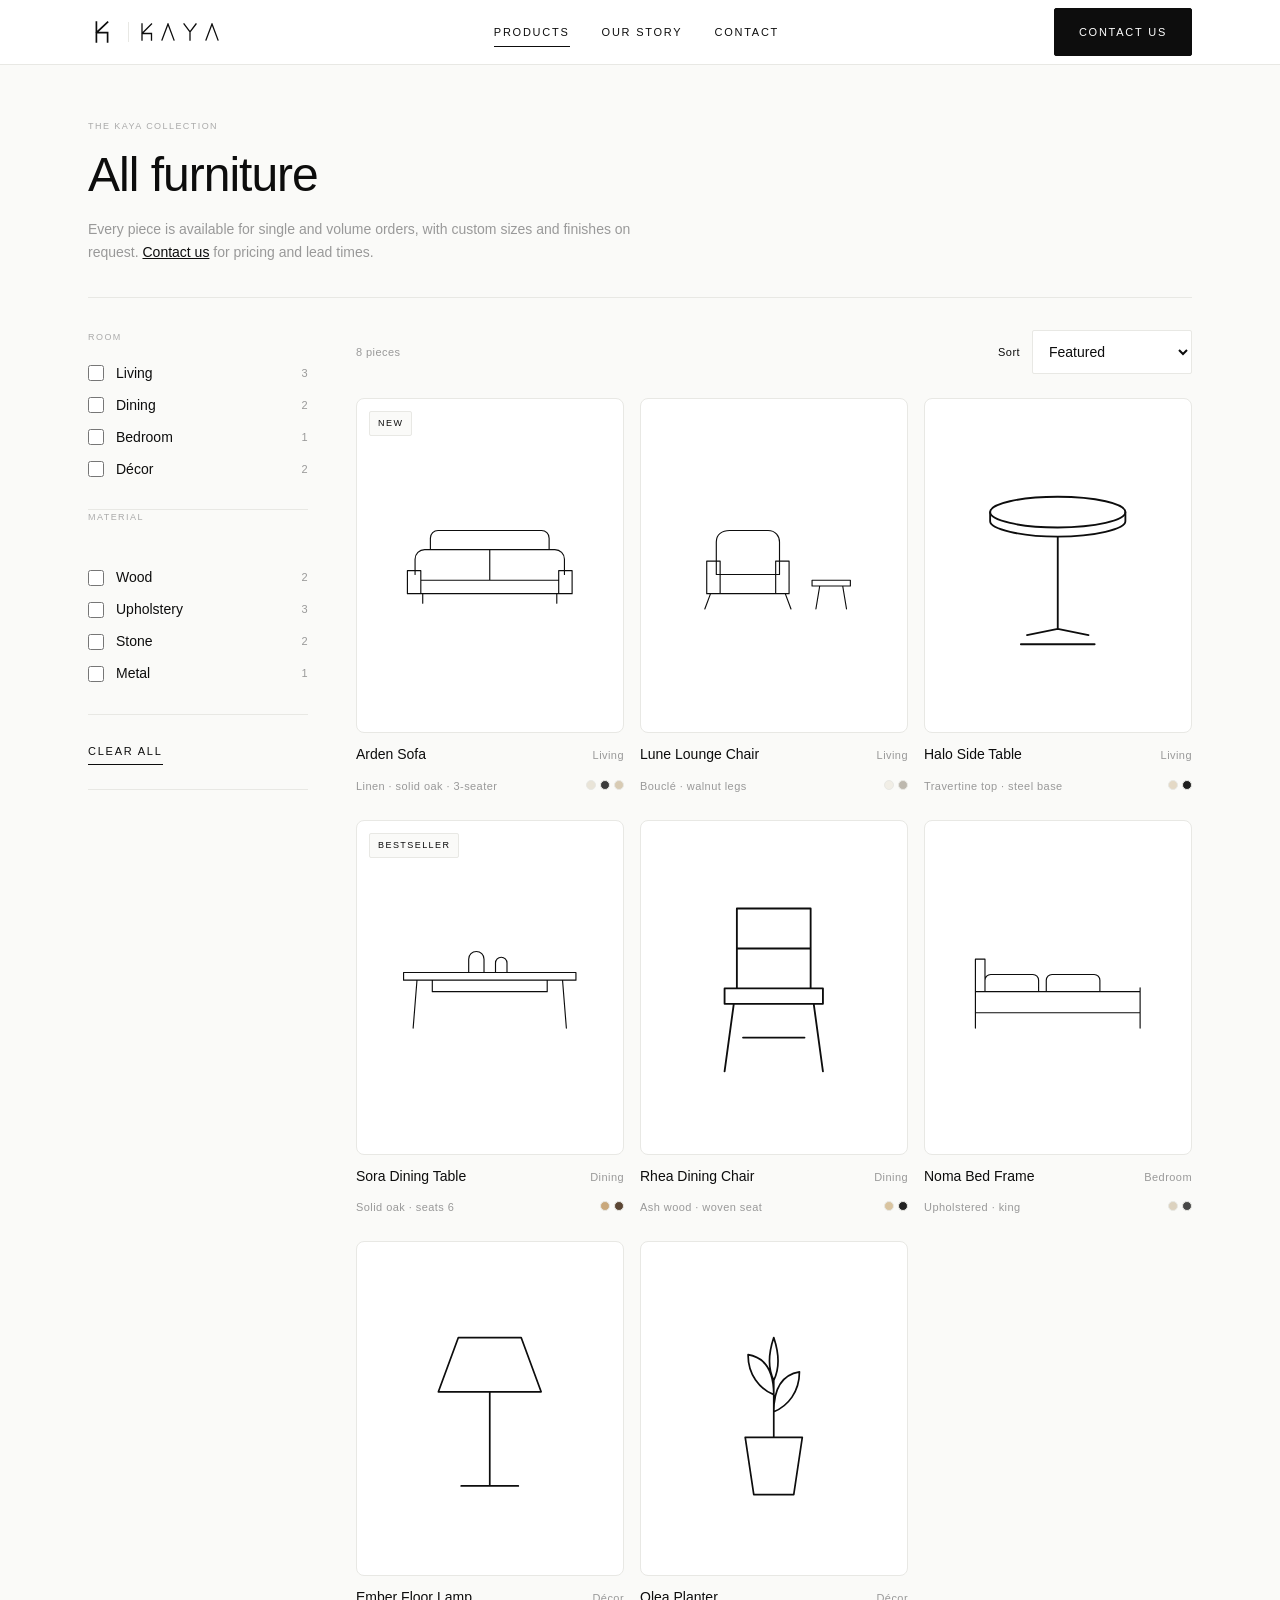
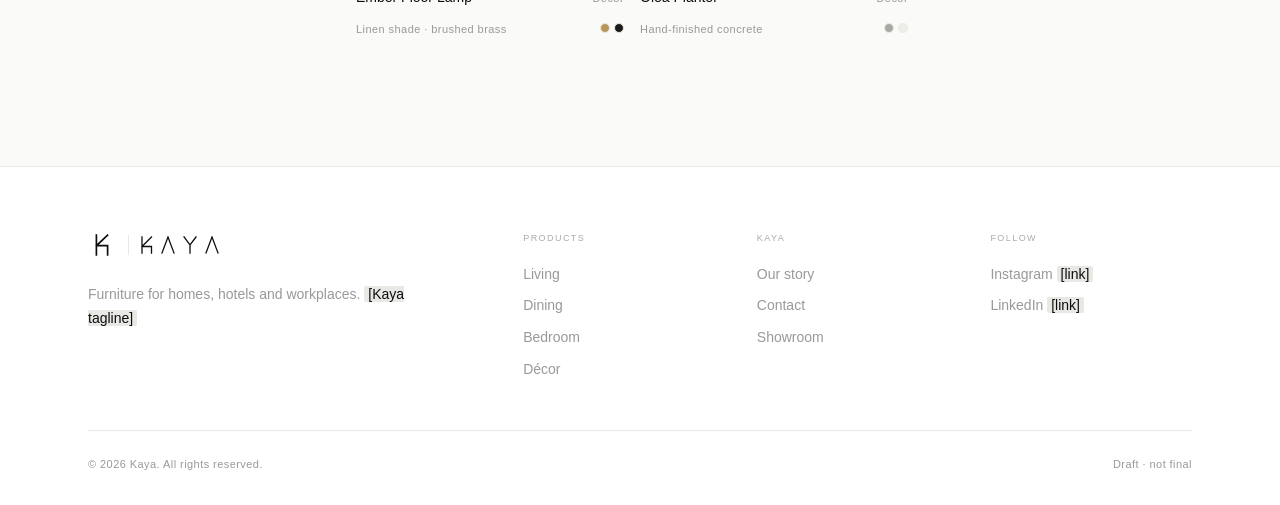
==== commit e6e31e0b: "Trim Kaya demo to a buyer showcase: products, product detail, our story, contact Products list is no" ====
--- a/site/index.html
+++ b/site/index.html
@@ -3,8 +3,8 @@
 <head>
 <meta charset="UTF-8">
 <meta name="viewport" content="width=device-width, initial-scale=1.0">
-<title>Kaya — Furniture for homes, hotels & workplaces</title>
-<meta name="description" content="Kaya furniture: living, dining, bedroom and décor, plus wholesale for trade.">
+<title>Products — Kaya</title>
+<meta name="description" content="Browse the Kaya collection by room and material.">
 <link rel="icon" href="data:image/svg+xml,<svg%20xmlns='http://www.w3.org/2000/svg'%20viewBox='0%200%2040%2040'><rect%20width='40'%20height='40'%20rx='6'%20fill='%230D0D0D'/><g%20fill='none'%20stroke='%23FFFFFF'%20stroke-width='2.8'%20stroke-linecap='square'><path%20d='M12%206V34M12%2021%2028%206M12%2021H28V34'/></g></svg>">
 <link rel="stylesheet" href="assets/kaya.css">
 </head>
@@ -45,99 +45,46 @@
   <symbol id="kaya-word" viewBox="0 0 78 18"><g fill="none" stroke="currentColor" stroke-width="1.3" stroke-linecap="square" stroke-linejoin="miter"><path d="M1 1V17M1 10.5 10.5 1M1 10.5H10.5V17"/><path d="M21 17 27 1 33 17"/><path d="M43 1 49 9 55 1M49 9V17"/><path d="M65 17 71 1 77 17"/></g></symbol>
   <symbol id="kaya-arch" viewBox="0 0 40 48"><g fill="none" stroke="currentColor" stroke-width="1.6" stroke-linecap="square"><path d="M4 46V20a16 16 0 0 1 32 0v26z"/><g transform="translate(6 12) scale(.7)" stroke-width="3"><path d="M12 6V34M12 21 28 6M12 21H28V34"/></g></g></symbol>
 </svg>
-<div class="announce">Trade &amp; hospitality pricing available · <a href="wholesale.html">Request a wholesale quote</a></div>
 <header class="nav">
   <div class="container nav-inner">
     <a href="index.html" class="logo" aria-label="Kaya — home"><svg class="logo-mark" aria-hidden="true"><use href="#kaya-mark"/></svg><span class="logo-rule"></span><svg class="logo-word" aria-hidden="true"><use href="#kaya-word"/></svg></a>
-    <nav aria-label="Main"><ul class="nav-links"><li><a href="catalog.html">Shop</a></li><li><a href="wholesale.html">Wholesale</a></li><li><a href="about.html">Our story</a></li><li><a href="contact.html">Contact</a></li></ul></nav>
+    <nav aria-label="Main"><ul class="nav-links"><li><a href="index.html" aria-current="page">Products</a></li><li><a href="about.html">Our story</a></li><li><a href="contact.html">Contact</a></li></ul></nav>
     <div class="nav-end">
-      <a href="catalog.html" class="icon-btn" aria-label="Browse all pieces"><svg class="icon" aria-hidden="true"><use href="#i-search"/></svg></a>
-      <a href="wholesale.html" class="btn btn-primary">Request a quote</a>
+      <a href="contact.html" class="btn btn-primary">Contact us</a>
       <button class="icon-btn menu-btn" id="menuBtn" type="button" aria-expanded="false" aria-controls="mobileMenu" aria-label="Open menu"><svg class="icon" aria-hidden="true"><use href="#i-menu"/></svg></button>
     </div>
   </div>
-  <nav class="mobile-menu" id="mobileMenu" aria-label="Mobile" hidden><a href="catalog.html">Shop</a><a href="wholesale.html">Wholesale</a><a href="about.html">Our story</a><a href="contact.html">Contact</a><a href="wholesale.html">Request a quote</a></nav>
+  <nav class="mobile-menu" id="mobileMenu" aria-label="Mobile" hidden><a href="index.html" aria-current="page">Products</a><a href="about.html">Our story</a><a href="contact.html">Contact</a></nav>
 </header>
 <main id="main">
 
-<section class="hero">
-  <div class="container hero-grid">
-    <div class="hero-copy">
-      <span class="t-label">New collection · <span class="ph">[Season]</span></span>
-      <h1 class="t-display balance">Made for the way you live.</h1>
-      <p class="t-body">Furniture with clean lines and honest materials, for homes, hotels and workplaces. <span class="ph">[Replace with Kaya's own line]</span></p>
-      <div class="hero-actions">
-        <a href="catalog.html" class="btn btn-primary">Shop the collection <svg class="icon icon-sm" aria-hidden="true"><use href="#i-arrow"/></svg></a>
-        <a href="wholesale.html" class="btn btn-ghost">Wholesale enquiries</a>
+<div class="container">
+  <header class="page-head">
+    <span class="t-label">The Kaya collection</span>
+    <h1 id="catalogTitle" style="margin-top:var(--s3)">All furniture</h1>
+    <p class="t-body">Every piece is available for single and volume orders, with custom sizes and finishes on request. <a href="contact.html" class="ink" style="text-decoration:underline">Contact us</a> for pricing and lead times.</p>
+  </header>
+  <div class="catalog">
+    <aside>
+      <form class="filters" id="filters" aria-label="Filter pieces" onsubmit="return false">
+        <fieldset id="fCat"><legend class="t-label">Room</legend></fieldset>
+        <fieldset id="fMat"><legend class="t-label">Material</legend></fieldset>
+        <fieldset><button type="button" class="link" id="clearFilters">Clear all</button></fieldset>
+      </form>
+    </aside>
+    <div>
+      <div class="toolbar">
+        <button type="button" class="btn btn-ghost filters-toggle" id="filtersToggle" aria-expanded="false" aria-controls="filters"><svg class="icon icon-sm" aria-hidden="true"><use href="#i-filter"/></svg> Filters</button>
+        <p class="t-small" id="resultCount" role="status" aria-live="polite"></p>
+        <div class="field" style="grid-template-columns:auto 160px;align-items:center;gap:var(--s3)">
+          <label for="sort" class="t-small">Sort</label>
+          <select id="sort"><option value="featured">Featured</option><option value="az">Name A–Z</option><option value="za">Name Z–A</option></select>
+        </div>
       </div>
-    </div>
-    <div class="hero-visual" aria-hidden="true">
-      <svg class="art" viewBox="0 0 200 110"><use href="#sofa"/></svg>
-      <div class="hero-tag card"><p class="t-h3">Arden Sofa</p><p class="t-small">Linen · solid oak · 3-seater</p></div>
+      <ul class="grid-products cols-3" id="catalogGrid"></ul>
     </div>
   </div>
-</section>
-
-<section class="section">
-  <div class="container">
-    <div class="section-head reveal">
-      <div><span class="t-label">Shop by room</span><h2>Every room, one quiet language.</h2></div>
-      <a href="catalog.html" class="link">View all <svg class="icon" aria-hidden="true"><use href="#i-arrow"/></svg></a>
-    </div>
-    <ul class="cats reveal">
-      <li><a class="cat card" href="catalog.html#living"><svg class="art" viewBox="0 0 200 110" aria-hidden="true"><use href="#lounge"/></svg><div class="cat-foot"><h3 class="t-h3">Living</h3><svg class="icon icon-sm ink" aria-hidden="true"><use href="#i-arrow"/></svg></div></a></li>
-      <li><a class="cat card" href="catalog.html#dining"><svg class="art" viewBox="0 0 200 110" aria-hidden="true"><use href="#table"/></svg><div class="cat-foot"><h3 class="t-h3">Dining</h3><svg class="icon icon-sm ink" aria-hidden="true"><use href="#i-arrow"/></svg></div></a></li>
-      <li><a class="cat card" href="catalog.html#bedroom"><svg class="art" viewBox="0 0 200 110" aria-hidden="true"><use href="#bed"/></svg><div class="cat-foot"><h3 class="t-h3">Bedroom</h3><svg class="icon icon-sm ink" aria-hidden="true"><use href="#i-arrow"/></svg></div></a></li>
-      <li><a class="cat card" href="catalog.html#decor"><svg class="art" viewBox="0 0 120 140" aria-hidden="true"><use href="#plant"/></svg><div class="cat-foot"><h3 class="t-h3">Décor</h3><svg class="icon icon-sm ink" aria-hidden="true"><use href="#i-arrow"/></svg></div></a></li>
-    </ul>
-  </div>
-</section>
-
-<section class="section" style="padding-top:0">
-  <div class="container">
-    <div class="section-head reveal">
-      <div><span class="t-label">Featured</span><h2>Pieces we keep coming back to.</h2></div>
-      <a href="catalog.html" class="link">Shop all <svg class="icon" aria-hidden="true"><use href="#i-arrow"/></svg></a>
-    </div>
-    <ul class="grid-products" id="featured"></ul>
-  </div>
-</section>
-
-<section class="container reveal">
-  <div class="split split-dark">
-    <div class="split-copy">
-      <span class="t-label">Kaya for trade</span>
-      <h2 class="balance">Furnishing a hotel, office or development?</h2>
-      <p class="t-body">Volume pricing, custom finishes and project delivery for hospitality, workplace and residential developers.</p>
-      <div><a href="wholesale.html" class="btn btn-light">Request a wholesale quote <svg class="icon icon-sm" aria-hidden="true"><use href="#i-arrow"/></svg></a></div>
-    </div>
-    <div class="split-art" aria-hidden="true"><svg class="art" viewBox="0 0 200 110"><use href="#table"/></svg></div>
-  </div>
-</section>
-
-<section class="section">
-  <div class="container">
-    <div class="section-head reveal"><div><span class="t-label">Why Kaya</span><h2>Quietly well made.</h2></div></div>
-    <ul class="features reveal">
-      <li class="feature card"><span class="icon-box"><svg class="icon" aria-hidden="true"><use href="#i-leaf"/></svg></span><h3 class="t-h3">Honest materials</h3><p class="t-body">Solid woods, natural fabrics and stone, chosen to age well.</p></li>
-      <li class="feature card"><span class="icon-box"><svg class="icon" aria-hidden="true"><use href="#i-ruler"/></svg></span><h3 class="t-h3">Made to measure</h3><p class="t-body">Sizes and finishes adapted to your room or project.</p></li>
-      <li class="feature card"><span class="icon-box"><svg class="icon" aria-hidden="true"><use href="#i-truck"/></svg></span><h3 class="t-h3">Delivered &amp; placed</h3><p class="t-body">White-glove delivery and assembly. <span class="ph">[Coverage area]</span></p></li>
-      <li class="feature card"><span class="icon-box"><svg class="icon" aria-hidden="true"><use href="#i-shield"/></svg></span><h3 class="t-h3">Built to last</h3><p class="t-body"><span class="ph">[n]</span>-year warranty on frames and joinery.</p></li>
-    </ul>
-  </div>
-</section>
-
-<section class="container reveal">
-  <div class="two-col" style="align-items:center">
-    <div class="card" style="aspect-ratio:4/3;display:grid;place-items:center"><svg class="art" viewBox="0 0 200 120" style="width:70%" aria-hidden="true"><use href="#workshop"/></svg></div>
-    <div class="stack">
-      <span class="t-label">Our story</span>
-      <h2 class="balance">Less, but better.</h2>
-      <p class="t-body"><span class="ph">[Short Kaya story: who founded it, where the pieces are made, what it stands for.]</span></p>
-      <a href="about.html" class="link">Read our story <svg class="icon" aria-hidden="true"><use href="#i-arrow"/></svg></a>
-    </div>
-  </div>
-</section>
+</div>
 
 </main>
 <footer>
@@ -146,16 +93,10 @@
       <div>
         <a href="index.html" class="logo" aria-label="Kaya — home"><svg class="logo-mark" aria-hidden="true"><use href="#kaya-mark"/></svg><span class="logo-rule"></span><svg class="logo-word" aria-hidden="true"><use href="#kaya-word"/></svg></a>
         <p class="t-body" style="margin-top:var(--s4);max-width:320px">Furniture for homes, hotels and workplaces. <span class="ph">[Kaya tagline]</span></p>
-        <form class="newsletter" id="newsletter" novalidate>
-          <label for="nl-email" class="t-label" style="position:absolute;left:-9999px">Email</label>
-          <input id="nl-email" type="email" autocomplete="email" placeholder="Email for new collections">
-          <button class="btn btn-primary" type="submit">Join</button>
-        </form>
-        <p class="t-small" id="nlStatus" role="status" aria-live="polite" style="margin-top:var(--s2)"></p>
       </div>
-      <div><span class="t-label">Shop</span><ul class="t-body"><li><a href="catalog.html#living">Living</a></li><li><a href="catalog.html#dining">Dining</a></li><li><a href="catalog.html#bedroom">Bedroom</a></li><li><a href="catalog.html#decor">Décor</a></li></ul></div>
-      <div><span class="t-label">Trade</span><ul class="t-body"><li><a href="wholesale.html">Wholesale quote</a></li><li><a href="wholesale.html#how">How it works</a></li><li><a href="contact.html">Showroom</a></li></ul></div>
-      <div><span class="t-label">Kaya</span><ul class="t-body"><li><a href="about.html">Our story</a></li><li><a href="contact.html">Contact</a></li><li><a href="logos.html">Logo concepts</a></li><li><a href="#">Instagram <span class="ph">[link]</span></a></li></ul></div>
+      <div><span class="t-label">Products</span><ul class="t-body"><li><a href="index.html#living">Living</a></li><li><a href="index.html#dining">Dining</a></li><li><a href="index.html#bedroom">Bedroom</a></li><li><a href="index.html#decor">Décor</a></li></ul></div>
+      <div><span class="t-label">Kaya</span><ul class="t-body"><li><a href="about.html">Our story</a></li><li><a href="contact.html">Contact</a></li><li><a href="contact.html">Showroom</a></li></ul></div>
+      <div><span class="t-label">Follow</span><ul class="t-body"><li><a href="#">Instagram <span class="ph">[link]</span></a></li><li><a href="#">LinkedIn <span class="ph">[link]</span></a></li></ul></div>
     </div>
     <div class="foot-bottom t-small"><span>© <span class="js-year"></span> Kaya. All rights reserved.</span><span>Draft · not final</span></div>
   </div>
--- a/site/assets/kaya.css
+++ b/site/assets/kaya.css
@@ -64,7 +64,7 @@
 .btn-light{background:var(--color-white);color:var(--color-ink);border-color:var(--color-white)}
 .btn-light:hover{background:var(--color-stone);border-color:var(--color-stone)}
 .btn-block{width:100%}
-.link{display:inline-flex;align-items:center;gap:var(--s2);font-size:11px;font-weight:500;letter-spacing:.16em;text-transform:uppercase;color:var(--color-ink);border-bottom:1px solid var(--color-ink);padding-bottom:var(--s1)}
+.link{background:none;border:0;cursor:pointer;display:inline-flex;align-items:center;gap:var(--s2);font-size:11px;font-weight:500;letter-spacing:.16em;text-transform:uppercase;color:var(--color-ink);border-bottom:1px solid var(--color-ink);padding-bottom:var(--s1)}
 .link .icon{width:14px;height:14px;transition:transform .2s}
 .link:hover .icon{transform:translateX(var(--s1))}
 
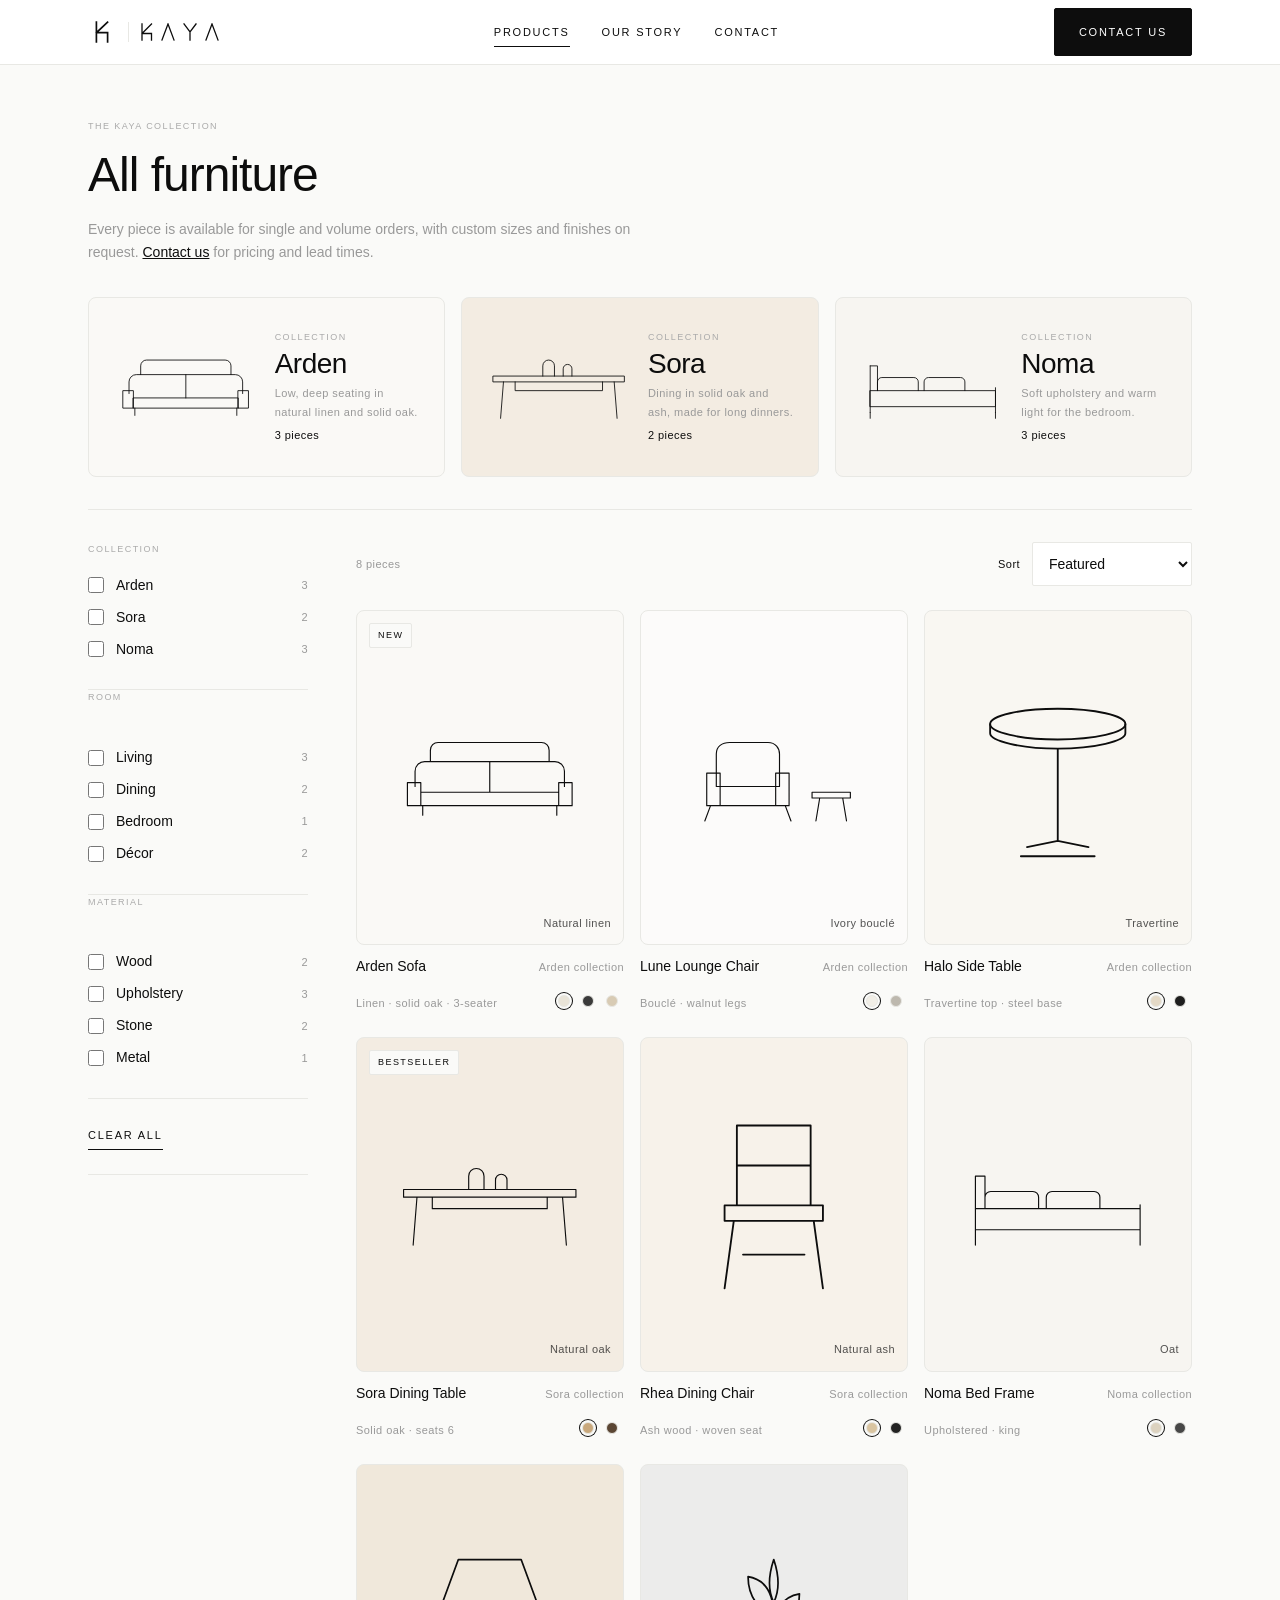
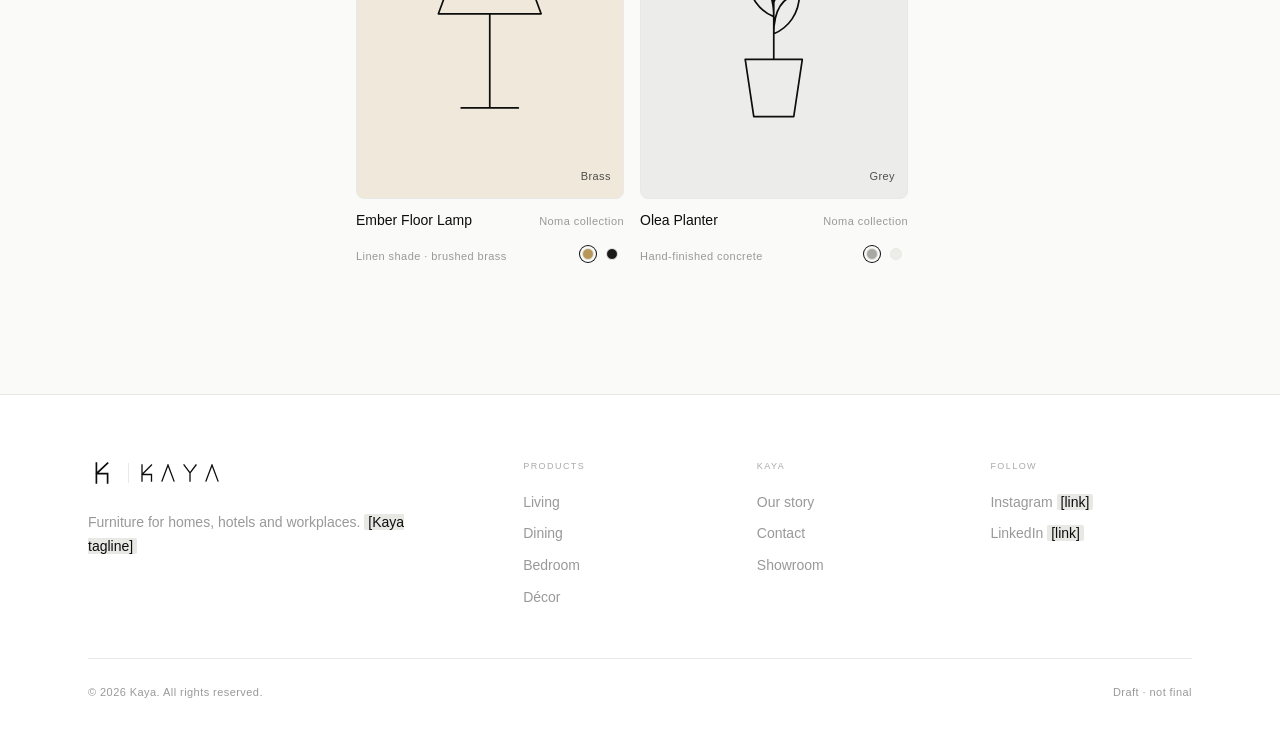
==== commit 248c4a96: "Blend in collection-led showcase patterns Named collections with designer credit, tone-on-tone finis" ====
--- a/site/index.html
+++ b/site/index.html
@@ -63,10 +63,12 @@
     <span class="t-label">The Kaya collection</span>
     <h1 id="catalogTitle" style="margin-top:var(--s3)">All furniture</h1>
     <p class="t-body">Every piece is available for single and volume orders, with custom sizes and finishes on request. <a href="contact.html" class="ink" style="text-decoration:underline">Contact us</a> for pricing and lead times.</p>
+    <ul class="collections" id="collections" aria-label="Collections"></ul>
   </header>
   <div class="catalog">
     <aside>
       <form class="filters" id="filters" aria-label="Filter pieces" onsubmit="return false">
+        <fieldset id="fCol"><legend class="t-label">Collection</legend></fieldset>
         <fieldset id="fCat"><legend class="t-label">Room</legend></fieldset>
         <fieldset id="fMat"><legend class="t-label">Material</legend></fieldset>
         <fieldset><button type="button" class="link" id="clearFilters">Clear all</button></fieldset>
--- a/site/assets/kaya.css
+++ b/site/assets/kaya.css
@@ -316,3 +316,34 @@
 .logo-rule{width:1px;height:20px;background:var(--color-stone)}
 .logo-rule.big{height:40px}
 .concept-stage.dark .logo-rule{background:#3A3A3A}
+
+/* ---------- Tone-on-tone finishes (tinted panels) ---------- */
+.pcard-img,.gallery-main,.thumb,.coll{background:var(--color-white);background:color-mix(in srgb,var(--tint,#fff) 22%,var(--color-white));transition:background-color .35s ease,border-color .2s}
+.pcard-link{display:flex;flex-direction:column;gap:var(--s3)}
+.pcard-link:hover .pcard-img{border-color:var(--color-ink)}
+.pcard-link:hover .pcard-img svg.art{transform:scale(1.04)}
+.pcard-finish{position:absolute;right:var(--s3);bottom:var(--s3);color:var(--color-ink);opacity:.7}
+.swatches{display:flex;gap:0}
+.swatch{width:24px;height:24px;display:grid;place-items:center;background:none;border:0;cursor:pointer;padding:0}
+.swatch::before{content:'';width:12px;height:12px;border-radius:50%;background:var(--tint);border:1px solid var(--color-stone);box-shadow:0 0 0 2px var(--color-off-white)}
+.swatch[aria-pressed=true]::before{box-shadow:0 0 0 2px var(--color-off-white),0 0 0 3px var(--color-ink)}
+
+/* ---------- Collections strip ---------- */
+.collections{display:grid;grid-template-columns:repeat(3,1fr);gap:var(--s4);padding-top:var(--s6)}
+@media (max-width:900px){.collections{grid-template-columns:1fr}}
+.coll{width:100%;display:grid;grid-template-columns:1fr 1fr;align-items:center;gap:var(--s4);padding:var(--s5);text-align:left;cursor:pointer;min-height:180px}
+.coll:hover{border-color:var(--color-ink)}
+.coll svg.art{width:100%;height:110px}
+.coll-text{display:grid;gap:var(--s1)}
+.coll .t-h2{line-height:1.1}
+
+/* ---------- Product features ---------- */
+.feature-row{display:grid;grid-template-columns:1fr 1fr;gap:var(--s4);padding:var(--s5) 0;border-top:1px solid var(--color-stone)}
+.feature-row li{display:flex;gap:var(--s3);align-items:center;font-size:14px;line-height:1.4}
+.feature-row .icon-box{width:40px;height:40px;flex-shrink:0}
+
+/* ---------- Timeline ---------- */
+.timeline{border-top:1px solid var(--color-ink)}
+.timeline li{display:grid;grid-template-columns:160px 1fr 1fr;gap:var(--s5);padding:var(--s5) 0;border-bottom:1px solid var(--color-stone);align-items:baseline}
+.timeline .year{font-size:28px;font-weight:200;letter-spacing:-.5px;color:var(--color-ink);font-variant-numeric:tabular-nums}
+@media (max-width:760px){.timeline li{grid-template-columns:1fr;gap:var(--s2)}}
